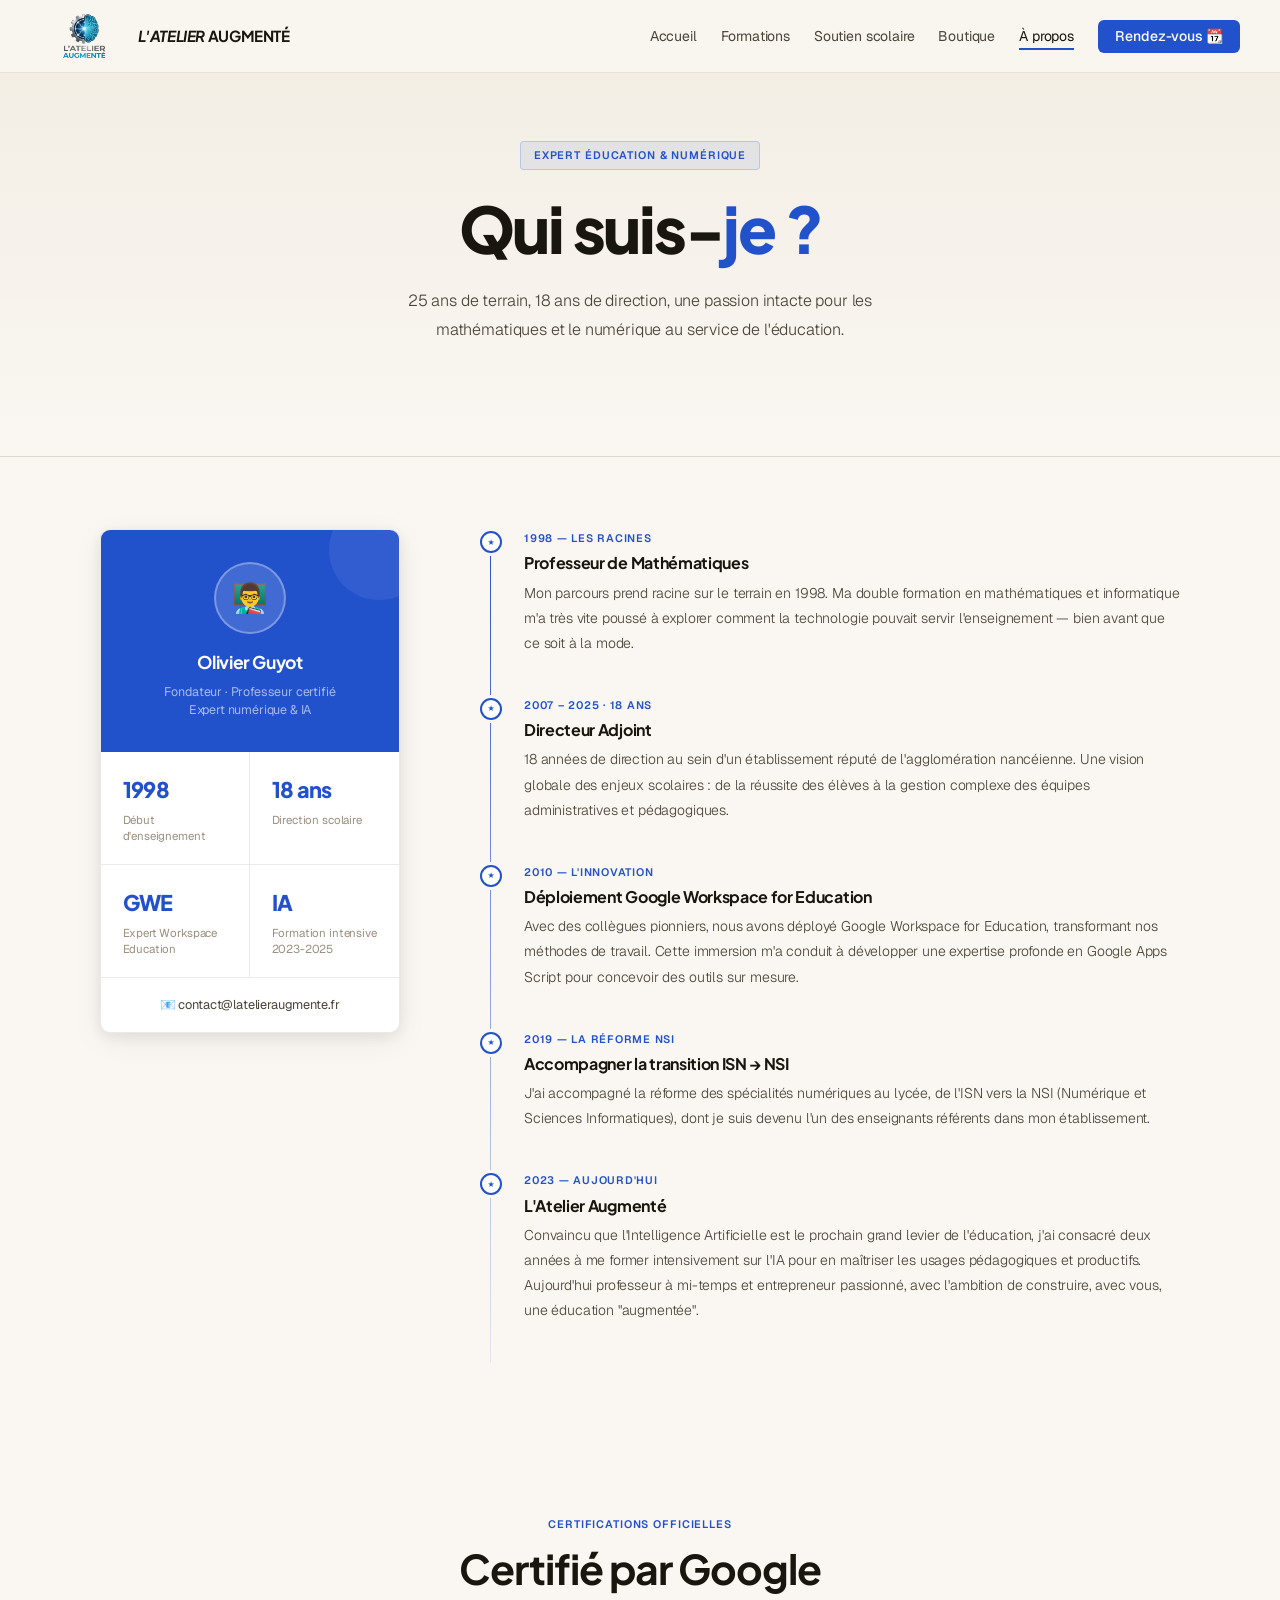
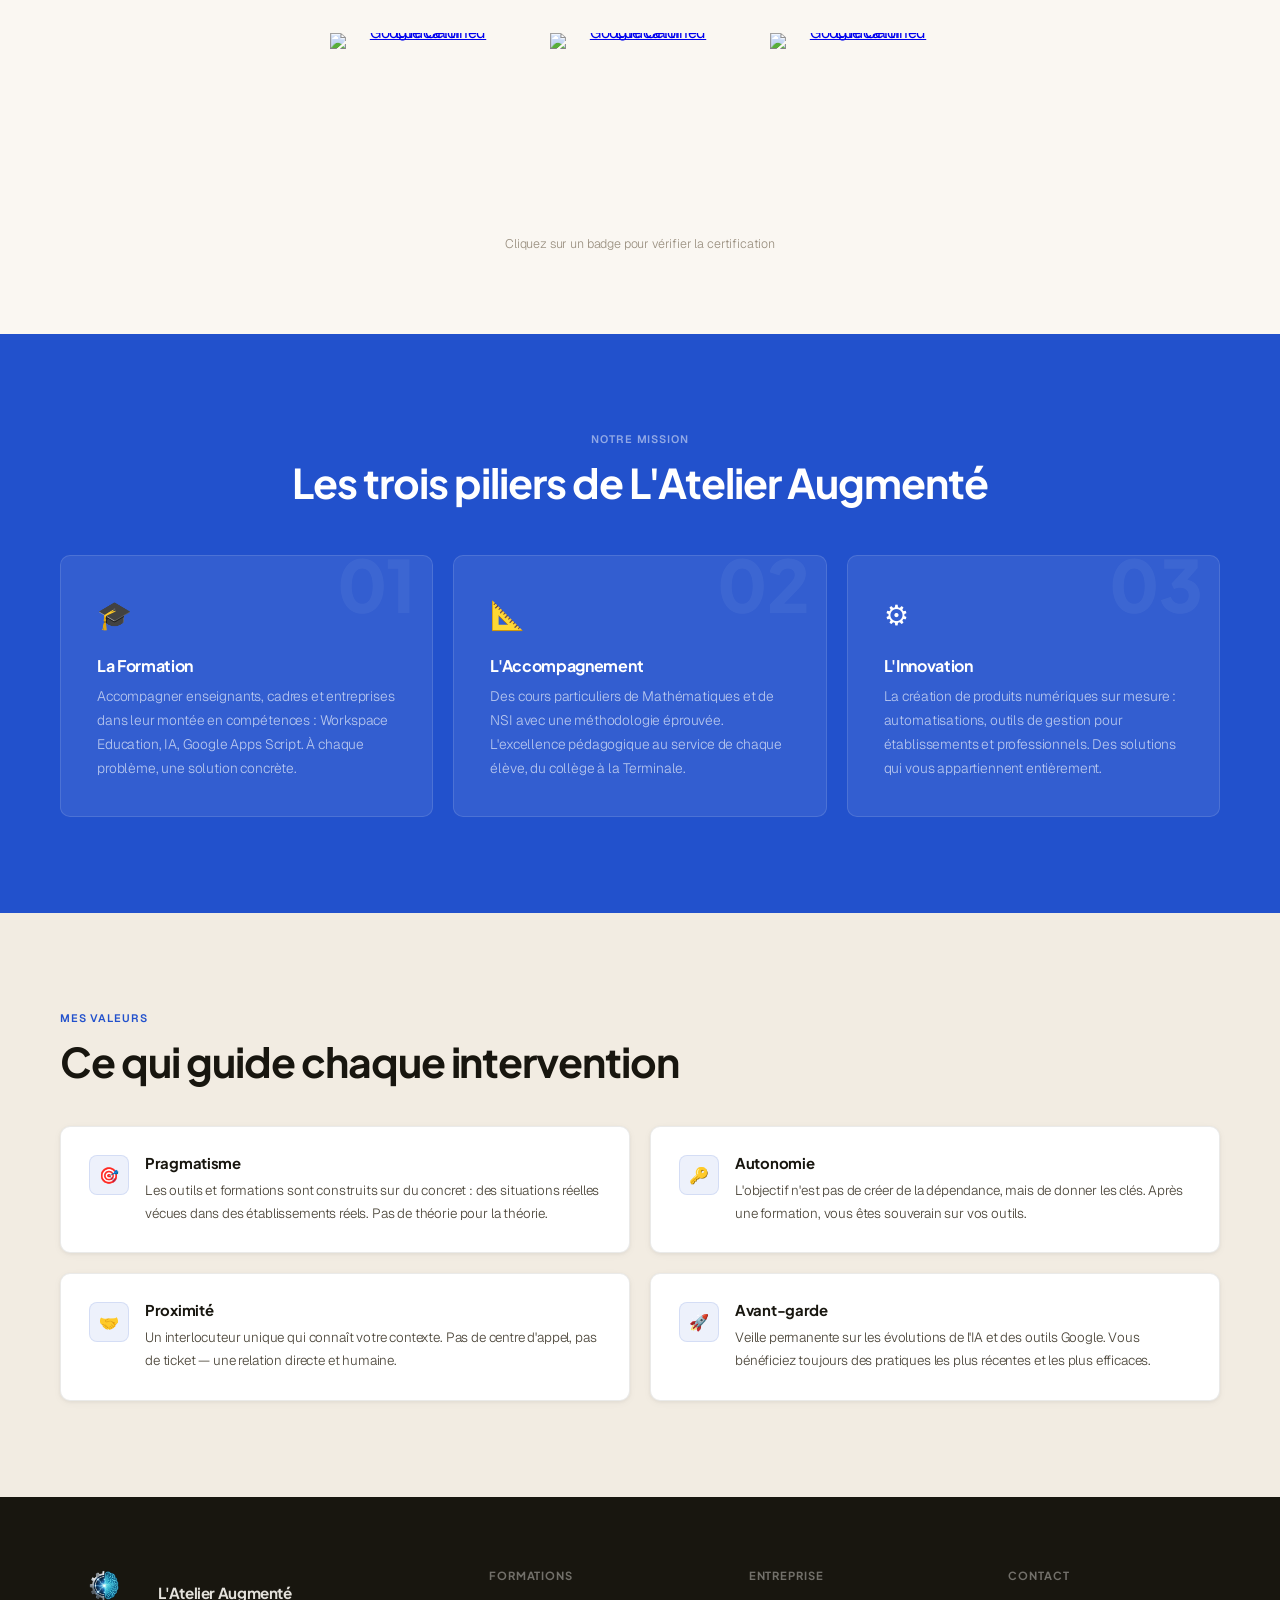
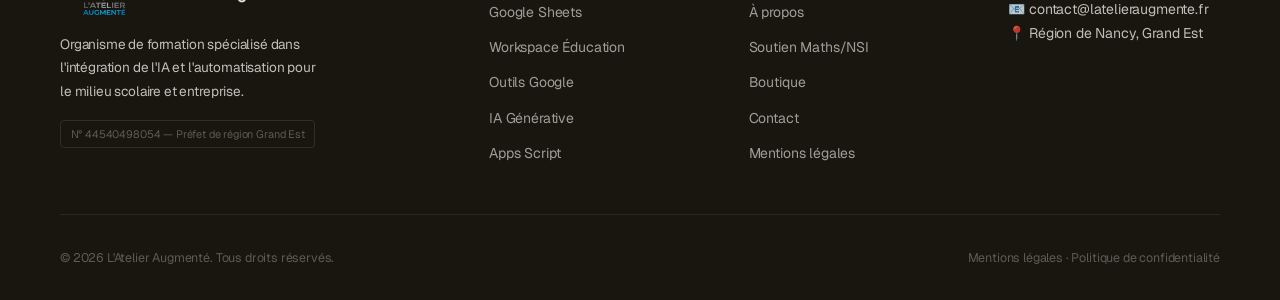
==== apropos.html @ 25781c15 "Add files via upload" ====
<!DOCTYPE html>
<html lang="fr">
<head>
  <meta charset="UTF-8"><meta name="viewport" content="width=device-width, initial-scale=1.0">
  <title>À propos — L'Atelier Augmenté</title>
  <link rel="preconnect" href="https://fonts.googleapis.com">
  <link rel="preconnect" href="https://fonts.gstatic.com" crossorigin>
  <link href="https://fonts.googleapis.com/css2?family=Plus+Jakarta+Sans:wght@400;500;600;700;800&family=Geist:wght@300;400;500&display=swap" rel="stylesheet">
  <link rel="stylesheet" href="shared.css">
  <style>
    .bio { max-width: 1160px; margin: 0 auto; padding: 4.5rem 2.5rem; display: grid; grid-template-columns: 300px 1fr; gap: 5rem; align-items: start; }
    .bio-card { position: sticky; top: 100px; background: var(--bg-card); border: 1px solid var(--border); border-radius: 10px; overflow: hidden; box-shadow: var(--sh-md); }
    .bio-top { background: var(--blue); padding: 2rem; text-align: center; position: relative; overflow: hidden; }
    .bio-top::after { content: ''; position: absolute; top: -30px; right: -30px; width: 100px; height: 100px; border-radius: 50%; background: rgba(255,255,255,0.07); }
    .bio-avatar { width: 72px; height: 72px; border-radius: 50%; background: rgba(255,255,255,0.15); border: 2px solid rgba(255,255,255,0.3); display: flex; align-items: center; justify-content: center; font-size: 1.8rem; margin: 0 auto 0.85rem; }
    .bio-name { font-family: 'Plus Jakarta Sans', sans-serif; font-size: 1.1rem; font-weight: 700; color: #fff; letter-spacing: -0.02em; }
    .bio-role { font-size: 0.78rem; color: rgba(255,255,255,0.6); margin-top: 0.3rem; line-height: 1.5; }
    .bio-sgrid { display: grid; grid-template-columns: 1fr 1fr; }
    .bio-s { padding: 1.25rem 1.35rem; border-right: 1px solid var(--border); border-bottom: 1px solid var(--border); }
    .bio-s:nth-child(even) { border-right: none; }
    .bio-s:nth-child(3), .bio-s:nth-child(4) { border-bottom: none; }
    .bio-s-n { font-family: 'Plus Jakarta Sans', sans-serif; font-size: 1.35rem; font-weight: 800; color: var(--blue); letter-spacing: -0.03em; }
    .bio-s-l { font-size: 0.72rem; color: var(--ink-light); margin-top: 0.2rem; line-height: 1.4; }
    .bio-contact { padding: 1rem 1.35rem; border-top: 1px solid var(--border); font-size: 0.8rem; color: var(--ink-mid); text-align: center; }


    /* Timeline */
    .tl { position: relative; }
    .tl::before { content: ''; position: absolute; top: 0; bottom: 0; left: 10px; width: 1px; background: linear-gradient(180deg, var(--blue) 0%, rgba(34,81,204,0.1) 100%); }
    .tl-item { position: relative; padding-left: 2.75rem; margin-bottom: 2.5rem; }
    .tl-dot { position: absolute; left: 0; top: 2px; width: 22px; height: 22px; border-radius: 50%; background: var(--bg-card); border: 2px solid var(--blue); display: flex; align-items: center; justify-content: center; font-size: 0.5rem; color: var(--blue); box-shadow: 0 0 0 3px var(--bg); }
    .tl-year { font-size: 0.68rem; font-weight: 600; letter-spacing: 0.07em; color: var(--blue); margin-bottom: 0.35rem; display: block; font-family: 'Geist', system-ui, sans-serif; text-transform: uppercase; }
    .tl-item h3 { font-size: 1rem; font-weight: 700; margin-bottom: 0.5rem; color: var(--ink); }
    .tl-item p { font-size: 0.875rem; color: var(--ink-mid); font-weight: 300; line-height: 1.8; }

    /* Piliers */
    .pillars { background: var(--blue); padding: 6rem 2.5rem; }
    .pillars-inner { max-width: 1160px; margin: 0 auto; }
    .pillars h2 { color: #fff; text-align: center; margin-bottom: 3rem; }
    .pgrid { display: grid; grid-template-columns: repeat(3,1fr); gap: 1.25rem; }
    .pcrd2 { background: rgba(255,255,255,0.08); border: 1px solid rgba(255,255,255,0.12); border-radius: 10px; padding: 2.25rem; color: #fff; position: relative; overflow: hidden; transition: background 0.2s, transform 0.2s; }
    .pcrd2:hover { background: rgba(255,255,255,0.13); transform: translateY(-3px); }
    .pcrd2-n { font-family: 'Plus Jakarta Sans', sans-serif; font-size: 4.5rem; font-weight: 800; position: absolute; top: -0.5rem; right: 1rem; color: rgba(255,255,255,0.05); line-height: 1; pointer-events: none; }
    .pcrd2 .ico { font-size: 1.75rem; margin-bottom: 1rem; display: block; }
    .pcrd2 h3 { font-size: 1rem; font-weight: 700; margin-bottom: 0.55rem; }
    .pcrd2 p { font-size: 0.86rem; color: rgba(255,255,255,0.65); font-weight: 300; line-height: 1.75; }

    /* Valeurs */
    .values { padding: 6rem 2.5rem; background: var(--bg-alt); }
    .values-inner { max-width: 1160px; margin: 0 auto; }
    .vgrid { display: grid; grid-template-columns: repeat(2,1fr); gap: 1.25rem; margin-top: 2.5rem; }
    .vcrd { display: flex; gap: 1rem; align-items: flex-start; background: var(--bg-card); border: 1px solid var(--border); border-radius: 10px; padding: 1.75rem; box-shadow: var(--sh-sm); transition: box-shadow 0.22s, transform 0.22s; }
    .vcrd:hover { box-shadow: var(--sh-md); transform: translateY(-2px); }
    .vcrd-ico { width: 40px; height: 40px; border-radius: 8px; background: var(--blue-dim); border: 1px solid rgba(34,81,204,0.12); display: flex; align-items: center; justify-content: center; font-size: 1rem; flex-shrink: 0; }
    .vcrd h4 { font-size: 0.93rem; font-weight: 700; margin-bottom: 0.35rem; }
    .vcrd p { font-size: 0.84rem; color: var(--ink-mid); font-weight: 300; line-height: 1.7; }

    /* ── Certifications ── */
    .certs { padding: 5rem 2.5rem; background: var(--bg); }
    .certs-inner { max-width: 1160px; margin: 0 auto; text-align: center; }
    .certs-grid {
      display: flex; justify-content: center; align-items: center;
      gap: 2.5rem; flex-wrap: wrap; margin-bottom: 1.25rem;
    }
    .cert-item {
      display: inline-block; line-height: 0;
      transition: transform 0.25s ease, box-shadow 0.25s ease;
      border-radius: 12px;
    }
    .cert-item:hover { transform: translateY(-4px) scale(1.04); }
    .cert-item img {
      width: 180px; height: 180px;
      object-fit: contain; display: block;
      /* Pas de filtre, pas de resize — laisser le navigateur afficher en net */
    }
    .certs-note { font-size: 0.78rem; color: var(--ink-light); font-weight: 300; }

    @media (max-width: 900px) { .bio { grid-template-columns: 1fr; padding: 3rem 1.25rem; } .bio-card { position: static; } .pgrid { grid-template-columns: 1fr; } .vgrid { grid-template-columns: 1fr; } .pillars, .values { padding: 4.5rem 1.25rem; } }
  </style>
</head>
<body>
<div id="site-header"></div>
<section class="page-hero">
  <span class="page-tag reveal">Expert éducation &amp; numérique</span>
  <h1 class="reveal d1">Qui suis-<span style="color:var(--blue)">je ?</span></h1>
  <p class="lead reveal d2">25 ans de terrain, 18 ans de direction, une passion intacte pour les mathématiques et le numérique au service de l'éducation.</p>
</section>
<div class="bio">
  <div class="bio-card reveal">
    <div class="bio-top">
      <div class="bio-avatar">👨‍🏫</div>
      <div class="bio-name">Olivier Guyot</div>
      <div class="bio-role">Fondateur · Professeur certifié<br>Expert numérique &amp; IA</div>
    </div>
    <div class="bio-sgrid">
      <div class="bio-s"><div class="bio-s-n">1998</div><div class="bio-s-l">Début d'enseignement</div></div>
      <div class="bio-s"><div class="bio-s-n">18 ans</div><div class="bio-s-l">Direction scolaire</div></div>
      <div class="bio-s"><div class="bio-s-n">GWE</div><div class="bio-s-l">Expert Workspace Education</div></div>
      <div class="bio-s"><div class="bio-s-n">IA</div><div class="bio-s-l">Formation intensive 2023-2025</div></div>
    </div>
    <div class="bio-contact">📧 contact@latelieraugmente.fr</div>
  </div>
  <div class="tl">
    <div class="tl-item reveal"><div class="tl-dot">★</div><span class="tl-year">1998 — Les racines</span><h3>Professeur de Mathématiques</h3><p>Mon parcours prend racine sur le terrain en 1998. Ma double formation en mathématiques et informatique m'a très vite poussé à explorer comment la technologie pouvait servir l'enseignement — bien avant que ce soit à la mode.</p></div>
    <div class="tl-item reveal d1"><div class="tl-dot">★</div><span class="tl-year">2007 – 2025 · 18 ans</span><h3>Directeur Adjoint</h3><p>18 années de direction au sein d'un établissement réputé de l'agglomération nancéienne. Une vision globale des enjeux scolaires : de la réussite des élèves à la gestion complexe des équipes administratives et pédagogiques.</p></div>
    <div class="tl-item reveal d2"><div class="tl-dot">★</div><span class="tl-year">2010 — L'innovation</span><h3>Déploiement Google Workspace for Education</h3><p>Avec des collègues pionniers, nous avons déployé Google Workspace for Education, transformant nos méthodes de travail. Cette immersion m'a conduit à développer une expertise profonde en Google Apps Script pour concevoir des outils sur mesure.</p></div>
    <div class="tl-item reveal d1"><div class="tl-dot">★</div><span class="tl-year">2019 — La réforme NSI</span><h3>Accompagner la transition ISN → NSI</h3><p>J'ai accompagné la réforme des spécialités numériques au lycée, de l'ISN vers la NSI (Numérique et Sciences Informatiques), dont je suis devenu l'un des enseignants référents dans mon établissement.</p></div>
    <div class="tl-item reveal"><div class="tl-dot">★</div><span class="tl-year">2023 — Aujourd'hui</span><h3>L'Atelier Augmenté</h3><p>Convaincu que l'Intelligence Artificielle est le prochain grand levier de l'éducation, j'ai consacré deux années à me former intensivement sur l'IA pour en maîtriser les usages pédagogiques et productifs. Aujourd'hui professeur à mi-temps et entrepreneur passionné, avec l'ambition de construire, avec vous, une éducation "augmentée".</p></div>
  </div>
</div>

<!-- ══ CERTIFICATIONS ══ -->
<section class="certs">
  <div class="certs-inner">
    <span class="section-tag reveal" style="display:block;text-align:center">Certifications officielles</span>
    <h2 class="section-title reveal d1" style="text-align:center;margin-bottom:2.5rem">Certifié par Google</h2>
    <div class="certs-grid reveal d2">
      <a href="https://credential.net/172645205" target="_blank" rel="noopener" class="cert-item">
        <img src="https://api.accredible.com/v1/frontend/credential_website_embed_image/badge/172645205"
             alt="Google Certified Educator" width="200" height="200" loading="lazy">
      </a>
      <a href="https://credential.net/175019638" target="_blank" rel="noopener" class="cert-item">
        <img src="https://api.accredible.com/v1/frontend/credential_website_embed_image/badge/175019638"
             alt="Google Certified Educator" width="200" height="200" loading="lazy">
      </a>
      <a href="https://credential.net/ed42081e-3ec7-472d-b969-fb2834ad3cf5#acc.nKZ2Q1D3" target="_blank" rel="noopener" class="cert-item">
        <img src="https://api.accredible.com/v1/frontend/credential_website_embed_image/badge/175081050"
             alt="Google Certified Educator" width="200" height="200" loading="lazy">
      </a>
    </div>
    <p class="certs-note reveal d3">Cliquez sur un badge pour vérifier la certification</p>
  </div>
</section>

<section class="pillars">
  <div class="pillars-inner">
    <span class="section-tag reveal" style="color:rgba(255,255,255,0.5);display:block;text-align:center">Notre mission</span>
    <h2 class="section-title reveal d1" style="color:#fff;text-align:center;margin-bottom:3rem">Les trois piliers de L'Atelier Augmenté</h2>
    <div class="pgrid">
      <div class="pcrd2 reveal"><span class="pcrd2-n">01</span><span class="ico">🎓</span><h3>La Formation</h3><p>Accompagner enseignants, cadres et entreprises dans leur montée en compétences : Workspace Education, IA, Google Apps Script. À chaque problème, une solution concrète.</p></div>
      <div class="pcrd2 reveal d1"><span class="pcrd2-n">02</span><span class="ico">📐</span><h3>L'Accompagnement</h3><p>Des cours particuliers de Mathématiques et de NSI avec une méthodologie éprouvée. L'excellence pédagogique au service de chaque élève, du collège à la Terminale.</p></div>
      <div class="pcrd2 reveal d2"><span class="pcrd2-n">03</span><span class="ico">⚙️</span><h3>L'Innovation</h3><p>La création de produits numériques sur mesure : automatisations, outils de gestion pour établissements et professionnels. Des solutions qui vous appartiennent entièrement.</p></div>
    </div>
  </div>
</section>
<section class="values">
  <div class="values-inner">
    <span class="section-tag reveal">Mes valeurs</span>
    <h2 class="section-title reveal d1">Ce qui guide chaque intervention</h2>
    <div class="vgrid">
      <div class="vcrd reveal"><div class="vcrd-ico">🎯</div><div><h4>Pragmatisme</h4><p>Les outils et formations sont construits sur du concret : des situations réelles vécues dans des établissements réels. Pas de théorie pour la théorie.</p></div></div>
      <div class="vcrd reveal d1"><div class="vcrd-ico">🔑</div><div><h4>Autonomie</h4><p>L'objectif n'est pas de créer de la dépendance, mais de donner les clés. Après une formation, vous êtes souverain sur vos outils.</p></div></div>
      <div class="vcrd reveal d2"><div class="vcrd-ico">🤝</div><div><h4>Proximité</h4><p>Un interlocuteur unique qui connaît votre contexte. Pas de centre d'appel, pas de ticket — une relation directe et humaine.</p></div></div>
      <div class="vcrd reveal d3"><div class="vcrd-ico">🚀</div><div><h4>Avant-garde</h4><p>Veille permanente sur les évolutions de l'IA et des outils Google. Vous bénéficiez toujours des pratiques les plus récentes et les plus efficaces.</p></div></div>
    </div>
  </div>
</section>
<div id="site-footer"></div>
<script src="shared.js"></script>
</body></html>
---- shared.css ----
/* ===== L'Atelier Augmenté — shared.css ===== */
@import url('https://fonts.googleapis.com/css2?family=Plus+Jakarta+Sans:wght@400;500;600;700;800&family=Geist:wght@300;400;500&display=swap');

:root {
  --bg:         #faf7f2;
  --bg-alt:     #f2ece2;
  --bg-card:    #ffffff;
  --ink:        #18160f;
  --ink-mid:    #4a4438;
  --ink-light:  #9a9080;
  --blue:       #2251cc;
  --blue-dark:  #1a3fa3;
  --blue-dim:   rgba(34,81,204,0.08);
  --blue-dim2:  rgba(34,81,204,0.05);
  --terra:      #bf5a2b;
  --terra-dim:  rgba(191,90,43,0.08);
  --sage:       #3d8c6e;
  --sage-dim:   rgba(61,140,110,0.08);
  --border:     rgba(24,22,15,0.09);
  --border-md:  rgba(24,22,15,0.15);
  --sh-sm:  0 1px 4px rgba(24,22,15,0.06), 0 2px 8px rgba(24,22,15,0.04);
  --sh-md:  0 4px 16px rgba(24,22,15,0.08), 0 8px 32px rgba(24,22,15,0.06);
  --sh-lg:  0 12px 40px rgba(24,22,15,0.10), 0 24px 64px rgba(24,22,15,0.07);
  --sh-blue: 0 4px 20px rgba(34,81,204,0.25);
}

*, *::before, *::after { box-sizing: border-box; margin: 0; padding: 0; }
html { scroll-behavior: smooth; }

body {
  background: var(--bg);
  color: var(--ink);
  font-family: 'Geist', system-ui, sans-serif;
  font-weight: 400;
  line-height: 1.7;
  overflow-x: hidden;
  letter-spacing: -0.01em;
  /* PAS de cursor:none — le curseur natif reste intact */
}

h1, h2, h3, h4, h5 {
  font-family: 'Plus Jakarta Sans', sans-serif;
  letter-spacing: -0.02em;
  line-height: 1.2;
}

/* ===== NAV ===== */
nav {
  position: fixed; top: 0; left: 0; right: 0; z-index: 1000;
  display: flex; align-items: center; justify-content: space-between;
  padding: 0.75rem 2.5rem;
  background: rgba(250,247,242,0.88);
  backdrop-filter: blur(16px);
  -webkit-backdrop-filter: blur(16px);
  border-bottom: 1px solid var(--border);
  transition: background 0.3s, box-shadow 0.3s;
}
nav.scrolled {
  background: rgba(250,247,242,0.98);
  box-shadow: var(--sh-sm);
}
.nav-logo {
  display: flex; align-items: center; gap: 0.65rem;
  text-decoration: none; flex-shrink: 0;
}
.nav-logo img { height: 48px; width: auto; display: block; }
.nav-logo span {
  font-family: 'Plus Jakarta Sans', sans-serif;
  font-size: 0.95rem; font-weight: 700;
  color: var(--ink); letter-spacing: -0.025em;
}
.nav-links { display: flex; gap: 1.5rem; list-style: none; align-items: center; }
.nav-links a {
  color: var(--ink-mid); text-decoration: none;
  font-size: 0.875rem; font-weight: 400;
  position: relative; transition: color 0.2s;
  padding: 0.2rem 0;
}
.nav-links a::after {
  content: ''; position: absolute; bottom: -1px; left: 0; right: 0;
  height: 1.5px; background: var(--blue);
  transform: scaleX(0); transform-origin: left;
  transition: transform 0.25s ease;
}
.nav-links a:hover, .nav-links a.active { color: var(--ink); }
.nav-links a:hover::after, .nav-links a.active::after { transform: scaleX(1); }
.nav-cta {
  background: var(--blue) !important; color: #fff !important;
  padding: 0.45rem 1.1rem !important; border-radius: 6px !important;
  font-weight: 500 !important;
}
.nav-cta::after { display: none !important; }
.nav-cta:hover { background: var(--blue-dark) !important; color: #fff !important; box-shadow: var(--sh-blue) !important; }

.nav-burger {
  display: none; flex-direction: column; gap: 5px;
  background: none; border: none; cursor: pointer; padding: 4px; z-index: 1001;
}
.nav-burger span { display: block; width: 22px; height: 1.5px; background: var(--ink); transition: all 0.3s; }

@media (max-width: 860px) {
  nav { padding: 0.9rem 1.5rem; }
  .nav-links {
    display: none; position: fixed; inset: 0;
    background: rgba(250,247,242,0.98);
    backdrop-filter: blur(20px);
    flex-direction: column; align-items: center; justify-content: center;
    gap: 0.5rem; z-index: 999;
  }
  .nav-links.open { display: flex; }
  .nav-links li { width: 100%; text-align: center; }
  .nav-links a { font-size: 1.4rem; font-weight: 600; padding: 0.75rem 1rem; display: block; }
  .nav-cta { display: inline-block !important; margin-top: 1rem; }
  .nav-burger { display: flex; }
}

/* ===== BOUTONS ===== */
.btn {
  display: inline-flex; align-items: center; gap: 0.4rem;
  padding: 0.7rem 1.5rem; border-radius: 6px;
  font-size: 0.875rem; font-weight: 500;
  font-family: 'Geist', system-ui, sans-serif;
  text-decoration: none; border: none; cursor: pointer;
  transition: all 0.2s ease; letter-spacing: -0.01em;
  white-space: nowrap;
}
.btn-primary { background: var(--blue); color: #fff; }
.btn-primary:hover { background: var(--blue-dark); box-shadow: var(--sh-blue); transform: translateY(-1px); }
.btn-outline { background: transparent; color: var(--ink); border: 1px solid var(--border-md); }
.btn-outline:hover { border-color: var(--blue); color: var(--blue); transform: translateY(-1px); }
.btn-accent { background: var(--terra); color: #fff; }
.btn-accent:hover { opacity: 0.88; transform: translateY(-1px); }

/* ===== FOOTER ===== */
footer {
  background: var(--ink); color: rgba(250,247,242,0.75);
  padding: 4.5rem 2.5rem 2rem;
}
.footer-inner {
  max-width: 1160px; margin: 0 auto;
  display: grid; grid-template-columns: 1.8fr 1fr 1fr 1fr;
  gap: 3rem; padding-bottom: 3rem;
  border-bottom: 1px solid rgba(250,247,242,0.08);
}
.footer-brand .nav-logo { margin-bottom: 1rem; }
.footer-brand .nav-logo span { color: rgba(250,247,242,0.9); }
.footer-brand p { font-size: 0.85rem; line-height: 1.75; max-width: 260px; }
.footer-brand small {
  display: block; margin-top: 1rem;
  font-size: 0.68rem; color: rgba(250,247,242,0.3);
  border: 1px solid rgba(250,247,242,0.1); border-radius: 4px;
  padding: 0.25rem 0.6rem; width: fit-content;
}
.footer-col h4 {
  font-family: 'Plus Jakarta Sans', sans-serif;
  font-size: 0.7rem; font-weight: 700;
  letter-spacing: 0.08em; text-transform: uppercase;
  color: rgba(250,247,242,0.4); margin-bottom: 1rem;
}
.footer-col ul { list-style: none; display: flex; flex-direction: column; gap: 0.5rem; }
.footer-col ul a { color: rgba(250,247,242,0.6); text-decoration: none; font-size: 0.875rem; transition: color 0.2s; }
.footer-col ul a:hover { color: rgba(250,247,242,0.95); }
.footer-col p { font-size: 0.875rem; line-height: 1.7; }
.footer-bottom {
  max-width: 1160px; margin: 2rem auto 0;
  display: flex; justify-content: space-between; align-items: center;
  font-size: 0.78rem; color: rgba(250,247,242,0.3);
}
.footer-bottom a { color: rgba(250,247,242,0.3); text-decoration: none; transition: color 0.2s; }
.footer-bottom a:hover { color: rgba(250,247,242,0.7); }
@media (max-width: 860px) {
  .footer-inner { grid-template-columns: 1fr 1fr; gap: 2rem; }
  footer { padding: 3rem 1.5rem 1.5rem; }
  .footer-bottom { flex-direction: column; gap: 0.5rem; text-align: center; }
}
@media (max-width: 500px) {
  .footer-inner { grid-template-columns: 1fr; }
}

/* ===== HERO DE PAGE (sous-pages) ===== */
.page-hero {
  padding: 140px 2.5rem 80px;
  text-align: center;
  background: linear-gradient(180deg, var(--bg-alt) 0%, var(--bg) 100%);
  border-bottom: 1px solid var(--border);
  position: relative; z-index: 1;
}
.page-tag {
  display: inline-block; margin-bottom: 1.25rem;
  font-size: 0.68rem; font-weight: 600; letter-spacing: 0.08em;
  text-transform: uppercase; color: var(--blue);
  padding: 0.28rem 0.8rem; border: 1px solid rgba(34,81,204,0.2);
  border-radius: 4px; background: var(--blue-dim);
  font-family: 'Geist', system-ui, sans-serif;
}
.page-hero h1 {
  font-size: clamp(2.2rem, 5vw, 4rem);
  font-weight: 800; color: var(--ink); margin-bottom: 1.25rem;
  letter-spacing: -0.035em;
}
.page-hero .lead {
  font-size: 1rem; color: var(--ink-mid); font-weight: 300;
  max-width: 540px; margin: 0 auto 2rem; line-height: 1.8;
}

/* ===== UTILITAIRES ===== */
.wrap { max-width: 1160px; margin: 0 auto; padding: 0 2.5rem; }
@media (max-width: 600px) { .wrap { padding: 0 1.25rem; } }

.section-tag {
  font-size: 0.68rem; font-weight: 600; letter-spacing: 0.08em;
  text-transform: uppercase; color: var(--blue);
  display: block; margin-bottom: 0.6rem;
  font-family: 'Geist', system-ui, sans-serif;
}
.section-title {
  font-size: clamp(1.7rem, 3.2vw, 2.6rem);
  font-weight: 700; color: var(--ink); margin-bottom: 1rem;
  letter-spacing: -0.025em;
}
.section-sub {
  font-size: 0.95rem; color: var(--ink-mid);
  font-weight: 300; line-height: 1.8; max-width: 480px;
}

/* Cards génériques */
.card {
  background: var(--bg-card); border: 1px solid var(--border);
  border-radius: 10px; padding: 1.75rem;
  box-shadow: var(--sh-sm);
  transition: box-shadow 0.22s, transform 0.22s, border-color 0.22s;
}
.card:hover { box-shadow: var(--sh-md); transform: translateY(-3px); border-color: rgba(34,81,204,0.16); }

/* Scroll reveal */
.reveal { opacity: 0; transform: translateY(20px); transition: opacity 0.6s ease, transform 0.6s ease; }
.reveal.visible { opacity: 1; transform: translateY(0); }
.d1 { transition-delay: 0.08s; } .d2 { transition-delay: 0.16s; }
.d3 { transition-delay: 0.24s; } .d4 { transition-delay: 0.32s; }

/* Mentions légales */
.mentions-section {
  max-width: 760px; margin: 0 auto;
  padding: 160px 2.5rem 6rem;
}
.mentions-section h1 { font-size: 2rem; margin-bottom: 0.5rem; }
.mentions-section .lead { color: var(--ink-mid); margin-bottom: 3rem; font-size: 0.9rem; }
.mentions-section h2 { font-size: 1.1rem; font-weight: 700; margin: 2.5rem 0 0.75rem; color: var(--ink); }
.mentions-section p, .mentions-section address { font-size: 0.9rem; color: var(--ink-mid); line-height: 1.8; font-style: normal; }
.mentions-section a { color: var(--blue); }
@media (max-width: 600px) { .mentions-section { padding: 140px 1.25rem 4rem; } }
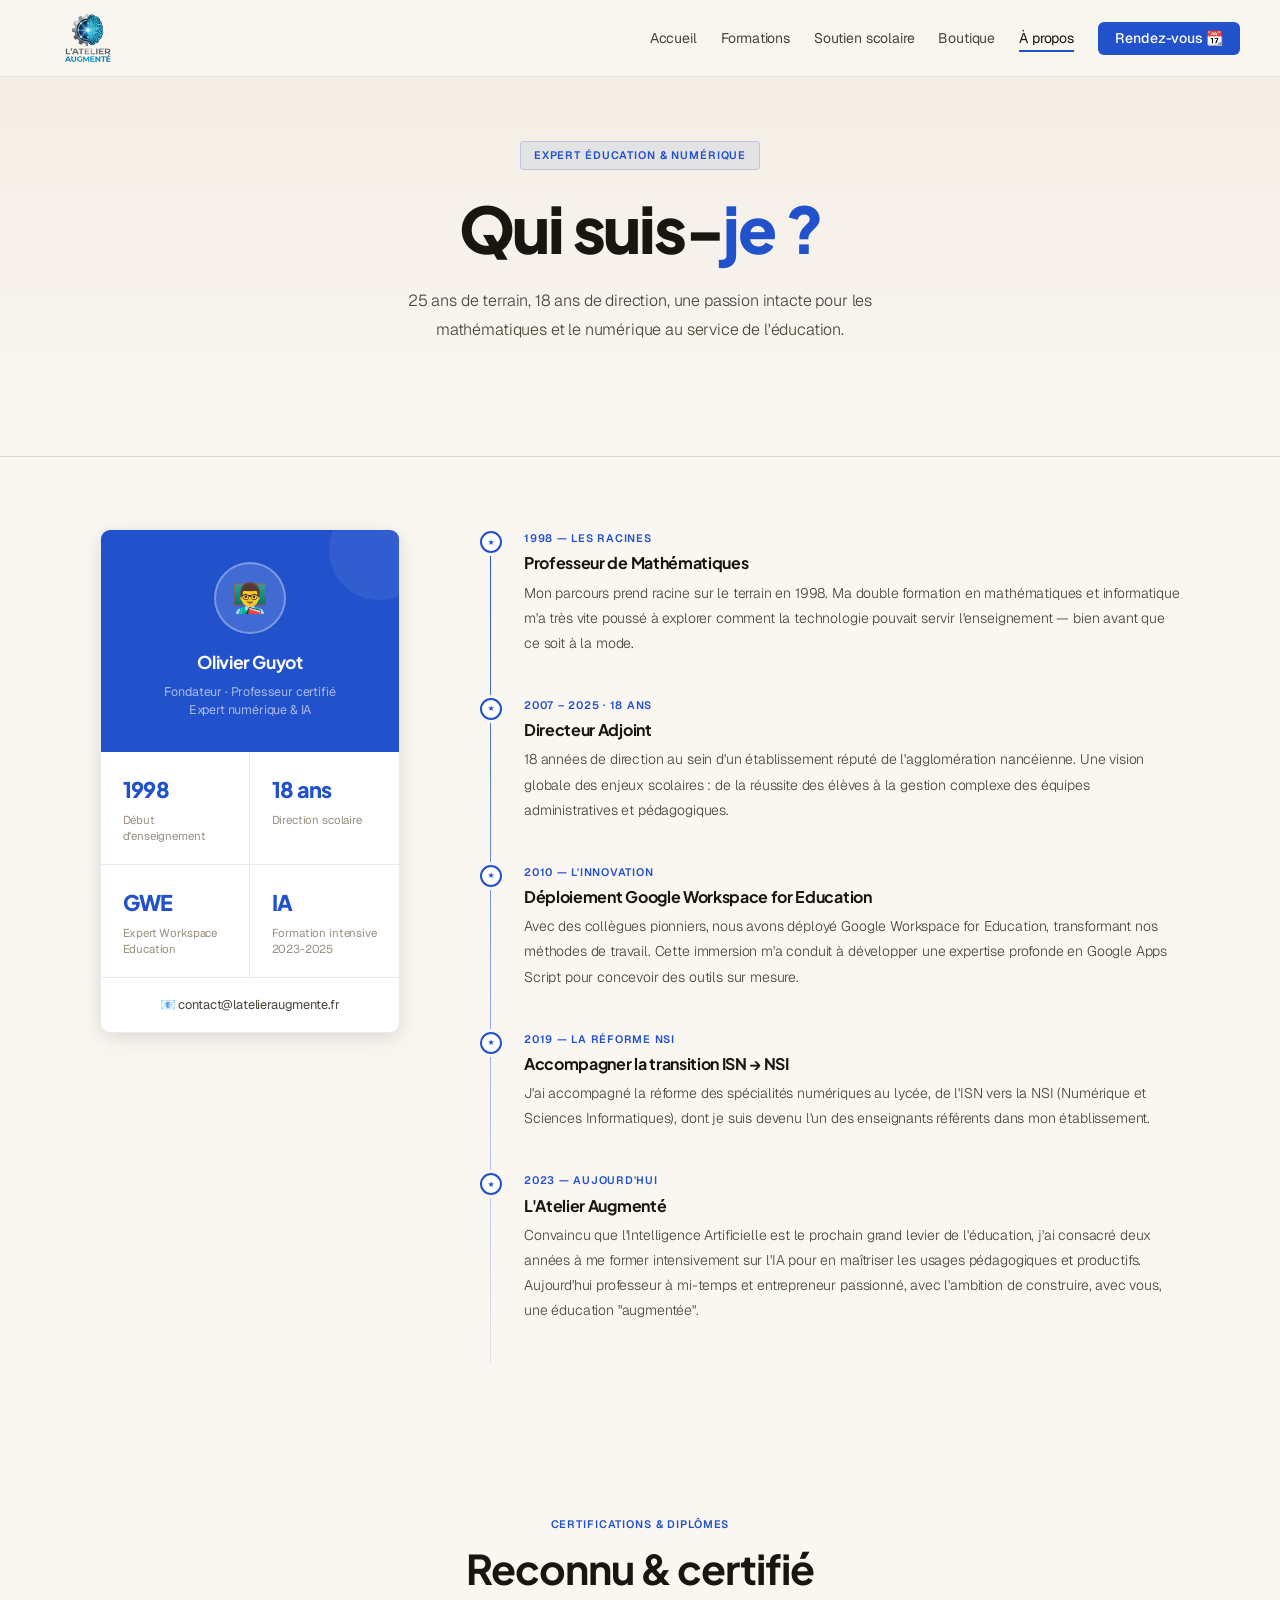
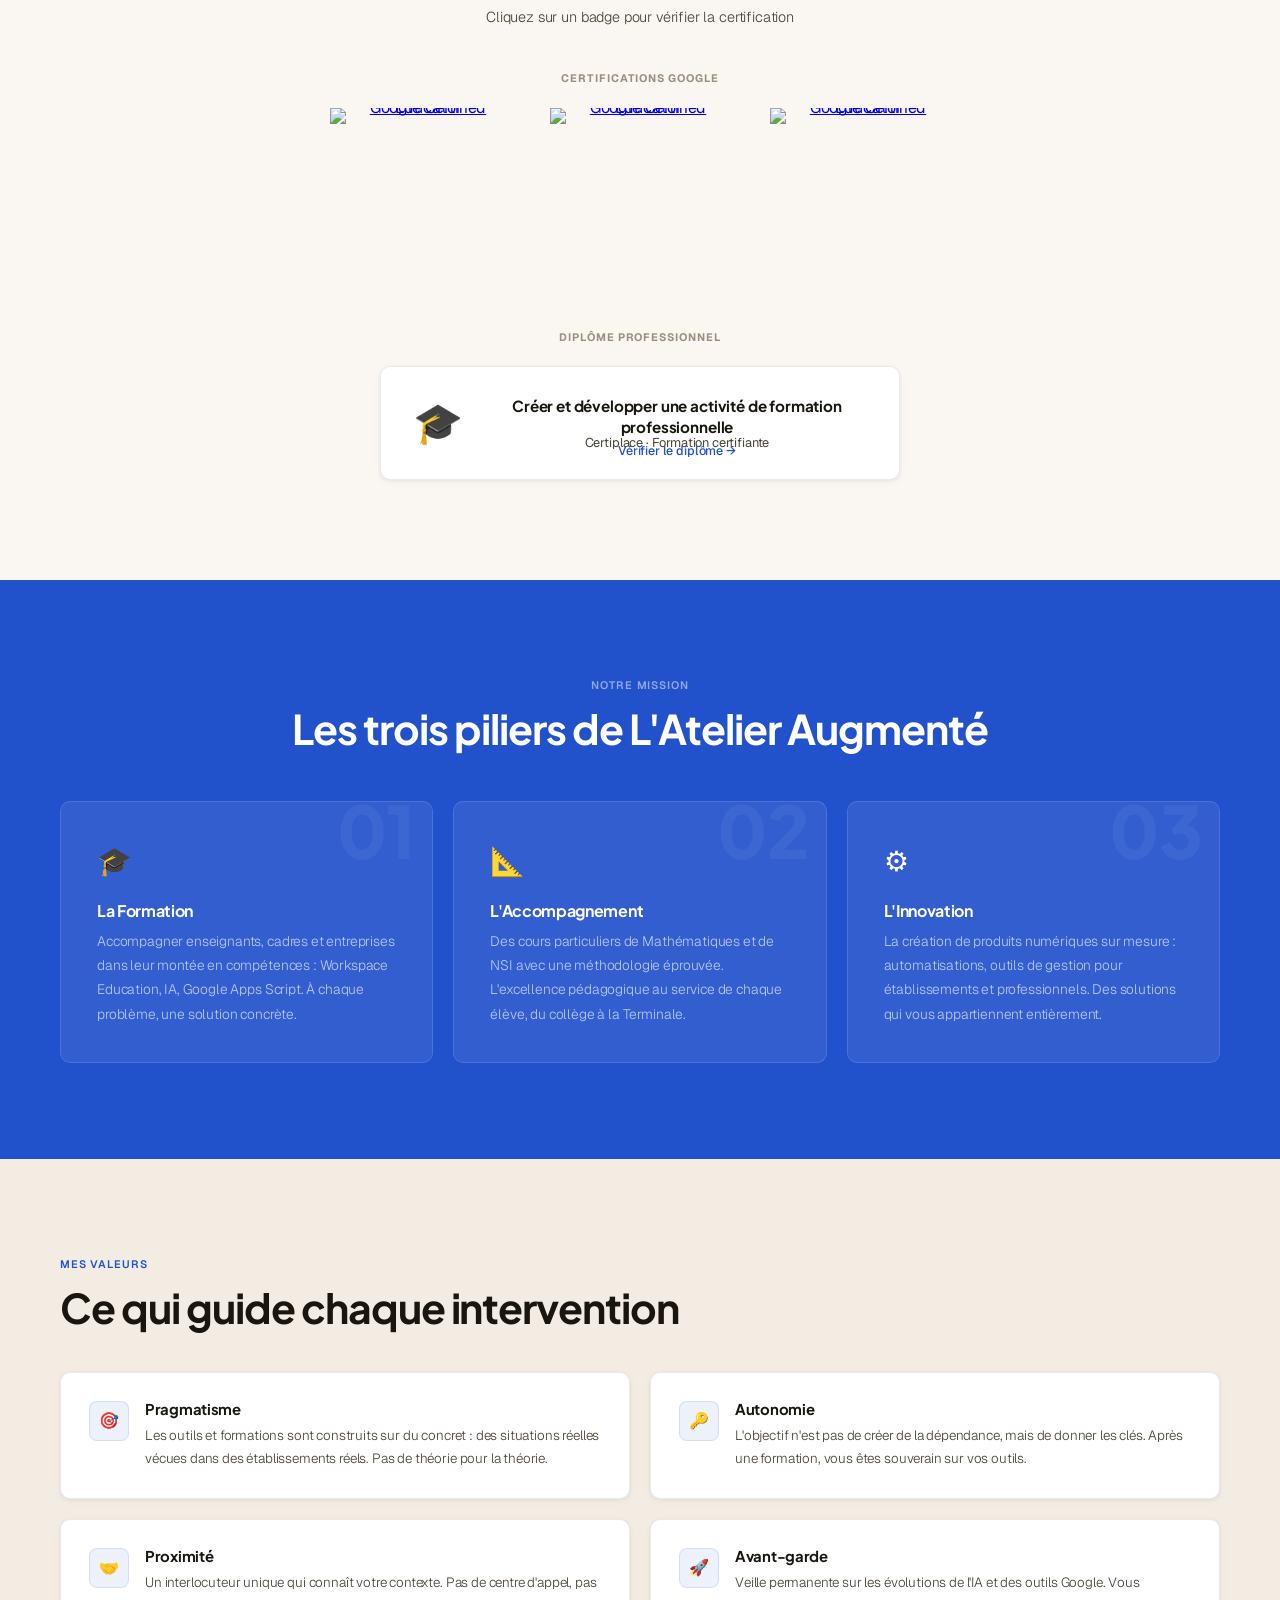
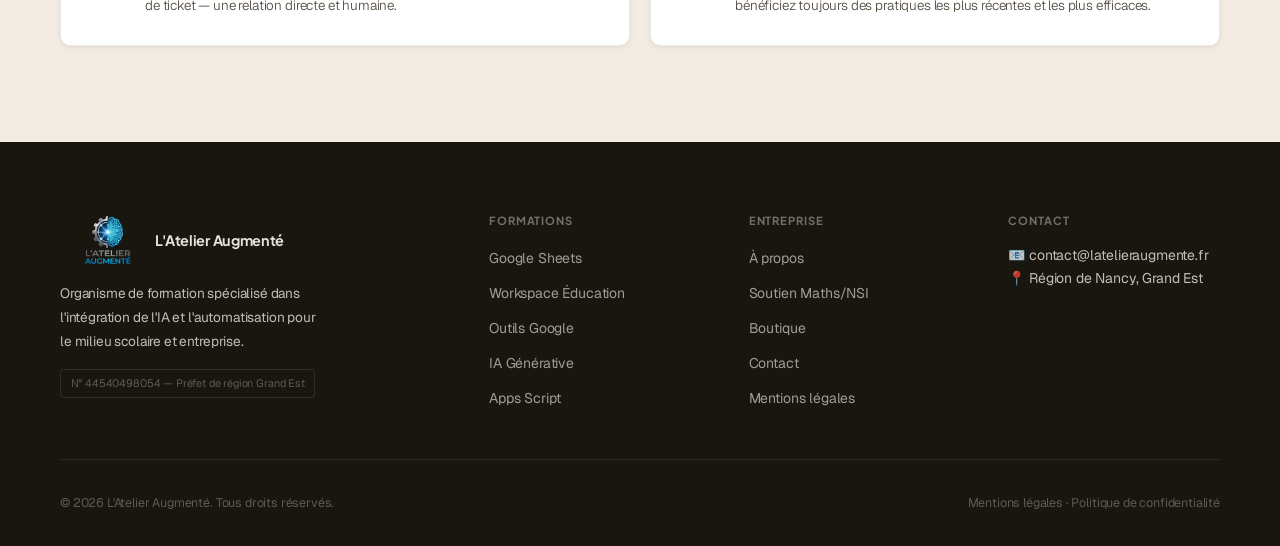
==== commit 0ba2df4d: "Update certification section in apropos.html" ====
--- a/apropos.html
+++ b/apropos.html
@@ -74,6 +74,33 @@
       /* Pas de filtre, pas de resize — laisser le navigateur afficher en net */
     }
     .certs-note { font-size: 0.78rem; color: var(--ink-light); font-weight: 300; }
+    .certs-sub-label {
+      font-size: 0.68rem; font-weight: 700; letter-spacing: 0.09em;
+      text-transform: uppercase; color: var(--ink-light);
+      text-align: center; display: block; margin-bottom: 1.25rem;
+      font-family: 'Geist', system-ui, sans-serif;
+    }
+    .cert-diploma { text-decoration: none; }
+    .diploma-card {
+      display: flex; align-items: center; gap: 1.5rem;
+      background: var(--bg-card); border: 1px solid var(--border);
+      border-radius: 10px; padding: 1.75rem 2rem;
+      box-shadow: var(--sh-sm);
+      transition: box-shadow 0.22s, transform 0.22s, border-color 0.22s;
+      max-width: 520px; margin: 0 auto;
+    }
+    .cert-diploma:hover .diploma-card {
+      box-shadow: var(--sh-md); transform: translateY(-3px);
+      border-color: rgba(34,81,204,0.2);
+    }
+    .diploma-icon { font-size: 2.5rem; flex-shrink: 0; }
+    .diploma-title {
+      font-family: 'Plus Jakarta Sans', sans-serif;
+      font-size: 0.95rem; font-weight: 700;
+      color: var(--ink); margin-bottom: 0.3rem; line-height: 1.4;
+    }
+    .diploma-issuer { font-size: 0.8rem; color: var(--ink-mid); margin-bottom: 0.5rem; }
+    .diploma-link { font-size: 0.78rem; color: var(--blue); font-weight: 500; }
 
     @media (max-width: 900px) { .bio { grid-template-columns: 1fr; padding: 3rem 1.25rem; } .bio-card { position: static; } .pgrid { grid-template-columns: 1fr; } .vgrid { grid-template-columns: 1fr; } .pillars, .values { padding: 4.5rem 1.25rem; } }
   </style>
@@ -112,8 +139,12 @@
 <!-- ══ CERTIFICATIONS ══ -->
 <section class="certs">
   <div class="certs-inner">
-    <span class="section-tag reveal" style="display:block;text-align:center">Certifications officielles</span>
-    <h2 class="section-title reveal d1" style="text-align:center;margin-bottom:2.5rem">Certifié par Google</h2>
+    <span class="section-tag reveal" style="display:block;text-align:center">Certifications &amp; Diplômes</span>
+    <h2 class="section-title reveal d1" style="text-align:center;margin-bottom:0.75rem">Reconnu &amp; certifié</h2>
+    <p style="text-align:center;color:var(--ink-mid);font-size:0.9rem;font-weight:300;margin-bottom:2.5rem;" class="reveal d2">Cliquez sur un badge pour vérifier la certification</p>
+
+    <!-- Badges Google -->
+    <p class="certs-sub-label reveal">Certifications Google</p>
     <div class="certs-grid reveal d2">
       <a href="https://credential.net/172645205" target="_blank" rel="noopener" class="cert-item">
         <img src="https://api.accredible.com/v1/frontend/credential_website_embed_image/badge/172645205"
@@ -128,7 +159,21 @@
              alt="Google Certified Educator" width="200" height="200" loading="lazy">
       </a>
     </div>
-    <p class="certs-note reveal d3">Cliquez sur un badge pour vérifier la certification</p>
+
+    <!-- Diplôme Certiplace -->
+    <p class="certs-sub-label reveal" style="margin-top:2.5rem;">Diplôme professionnel</p>
+    <div class="certs-grid reveal d2">
+      <a href="https://www.certiplace.fr/credentials/fbbfd4b1f8efc5e52ee83f89" target="_blank" rel="noopener" class="cert-item cert-diploma">
+        <div class="diploma-card">
+          <div class="diploma-icon">🎓</div>
+          <div class="diploma-body">
+            <div class="diploma-title">Créer et développer une activité de formation professionnelle</div>
+            <div class="diploma-issuer">Certiplace · Formation certifiante</div>
+            <div class="diploma-link">Vérifier le diplôme →</div>
+          </div>
+        </div>
+      </a>
+    </div>
   </div>
 </section>
 
--- a/shared.css
+++ b/shared.css
@@ -60,14 +60,18 @@
   box-shadow: var(--sh-sm);
 }
 .nav-logo {
-  display: flex; align-items: center; gap: 0.65rem;
+  display: flex; align-items: center;
   text-decoration: none; flex-shrink: 0;
 }
-.nav-logo img { height: 48px; width: auto; display: block; }
+/* Logo complet — image affichée en intégralité */
+.nav-logo img {
+  height: 52px; width: auto; display: block;
+}
+/* Texte footer logo */
 .nav-logo span {
   font-family: 'Plus Jakarta Sans', sans-serif;
-  font-size: 0.95rem; font-weight: 700;
-  color: var(--ink); letter-spacing: -0.025em;
+  font-size: 0.9rem; font-weight: 700;
+  color: rgba(250,247,242,0.85); letter-spacing: -0.02em;
 }
 .nav-links { display: flex; gap: 1.5rem; list-style: none; align-items: center; }
 .nav-links a {
@@ -100,18 +104,43 @@
 
 @media (max-width: 860px) {
   nav { padding: 0.9rem 1.5rem; }
+
+  /* Menu overlay plein écran */
   .nav-links {
-    display: none; position: fixed; inset: 0;
+    display: none;
+    position: fixed; top: 0; left: 0; right: 0; bottom: 0;
     background: rgba(250,247,242,0.98);
-    backdrop-filter: blur(20px);
+    backdrop-filter: blur(24px);
+    -webkit-backdrop-filter: blur(24px);
     flex-direction: column; align-items: center; justify-content: center;
-    gap: 0.5rem; z-index: 999;
+    gap: 0.25rem; z-index: 999;
+    overflow-y: auto;
+    padding: 5rem 2rem 3rem;
   }
   .nav-links.open { display: flex; }
   .nav-links li { width: 100%; text-align: center; }
-  .nav-links a { font-size: 1.4rem; font-weight: 600; padding: 0.75rem 1rem; display: block; }
-  .nav-cta { display: inline-block !important; margin-top: 1rem; }
-  .nav-burger { display: flex; }
+  .nav-links a {
+    font-size: 1.3rem; font-weight: 600;
+    padding: 0.9rem 1rem; display: block;
+    color: var(--ink); border-bottom: 1px solid var(--border);
+  }
+  .nav-links a:hover { color: var(--blue); }
+  .nav-links li:last-child a { border-bottom: none; }
+
+  /* Bouton CTA dans le menu mobile */
+  .nav-cta {
+    display: inline-block !important;
+    margin-top: 1.5rem !important;
+    border-bottom: none !important;
+    font-size: 1rem !important;
+  }
+
+  /* Burger au-dessus du menu */
+  .nav-burger {
+    display: flex;
+    z-index: 1001; /* toujours au-dessus du menu overlay */
+    position: relative;
+  }
 }
 
 /* ===== BOUTONS ===== */
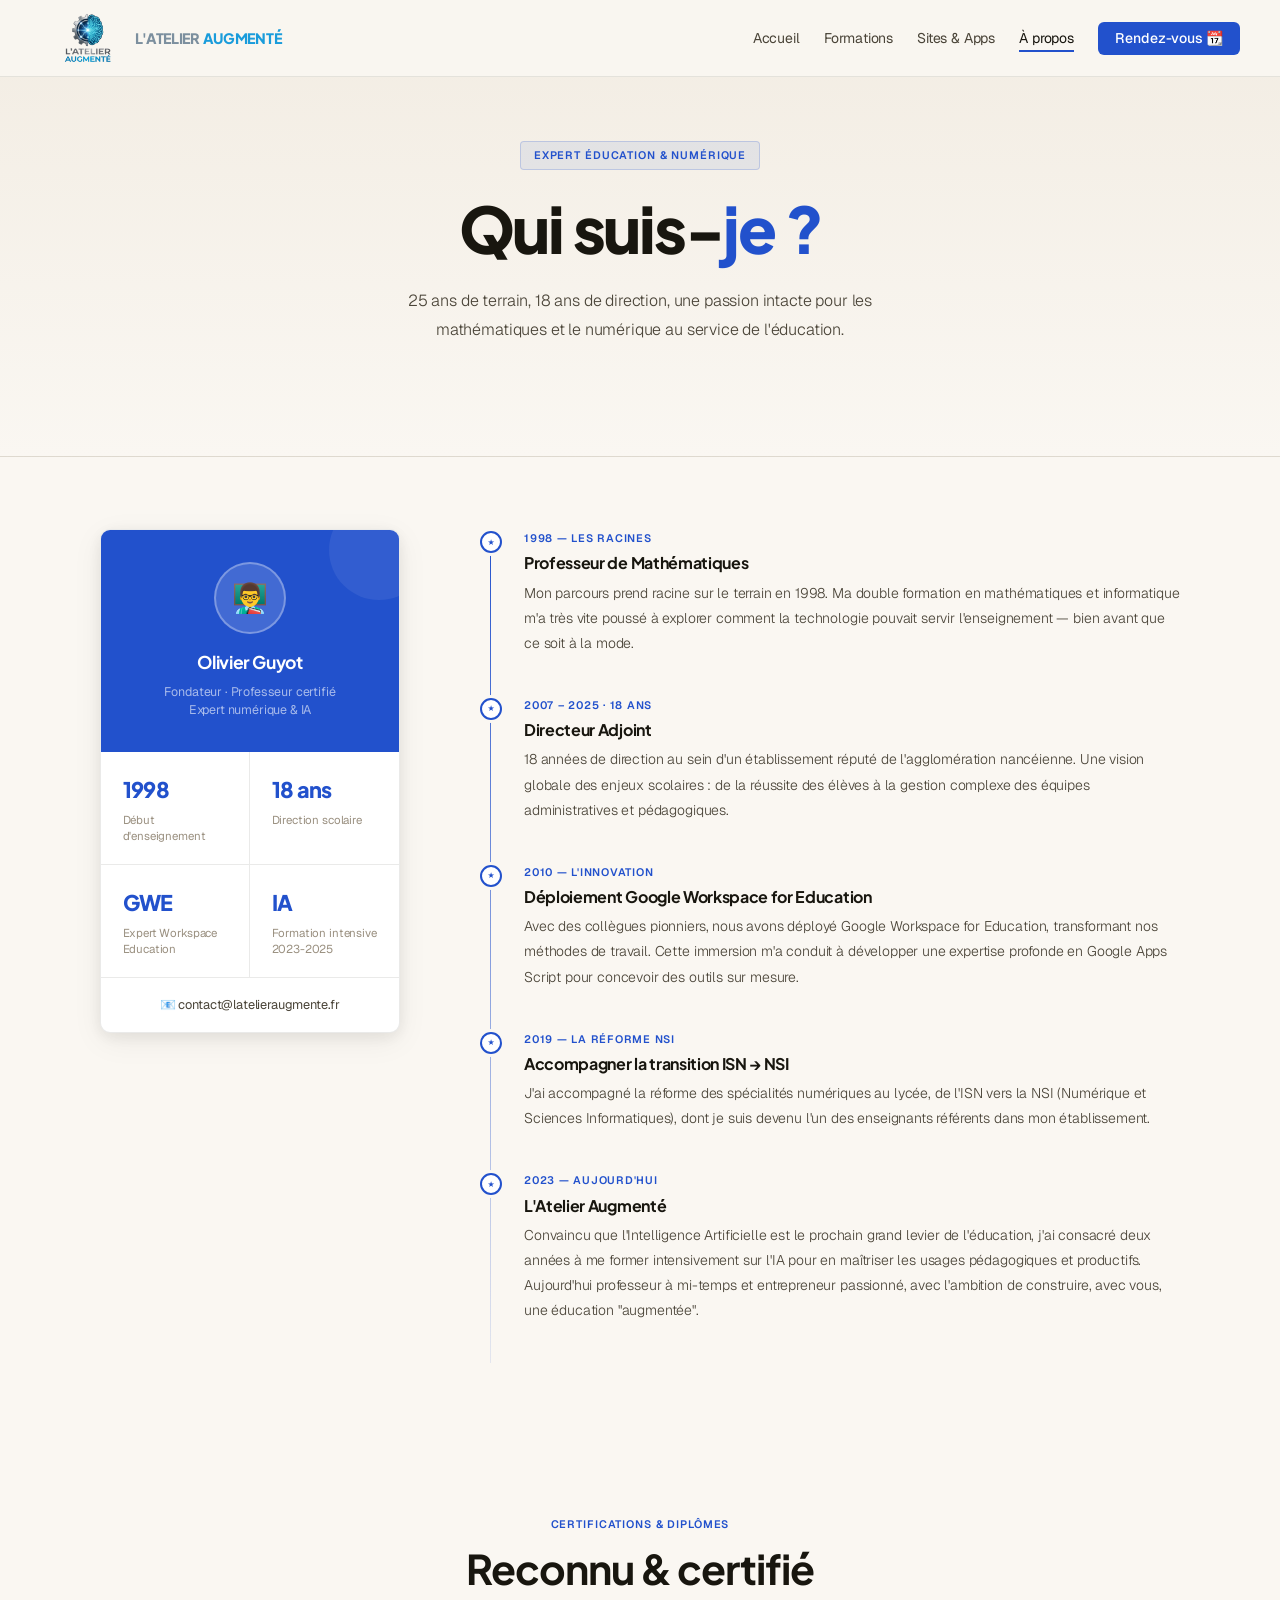
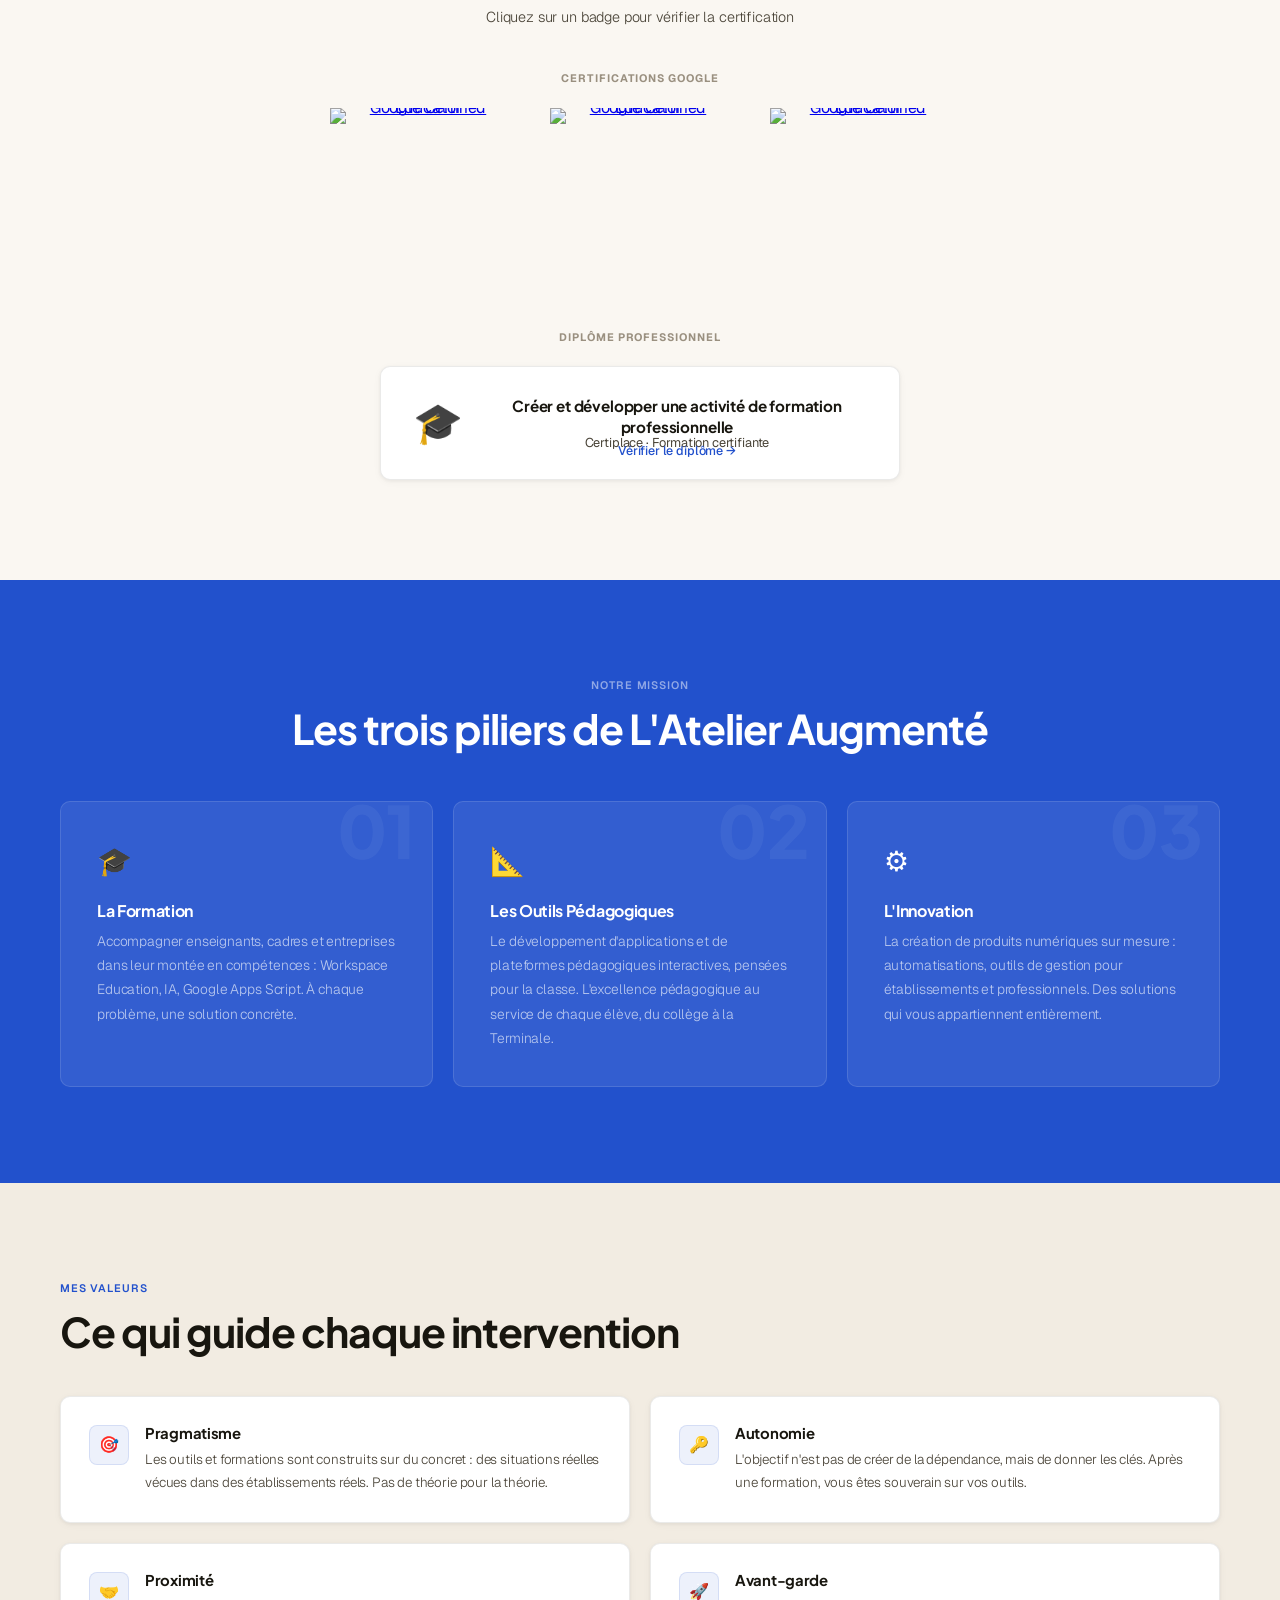
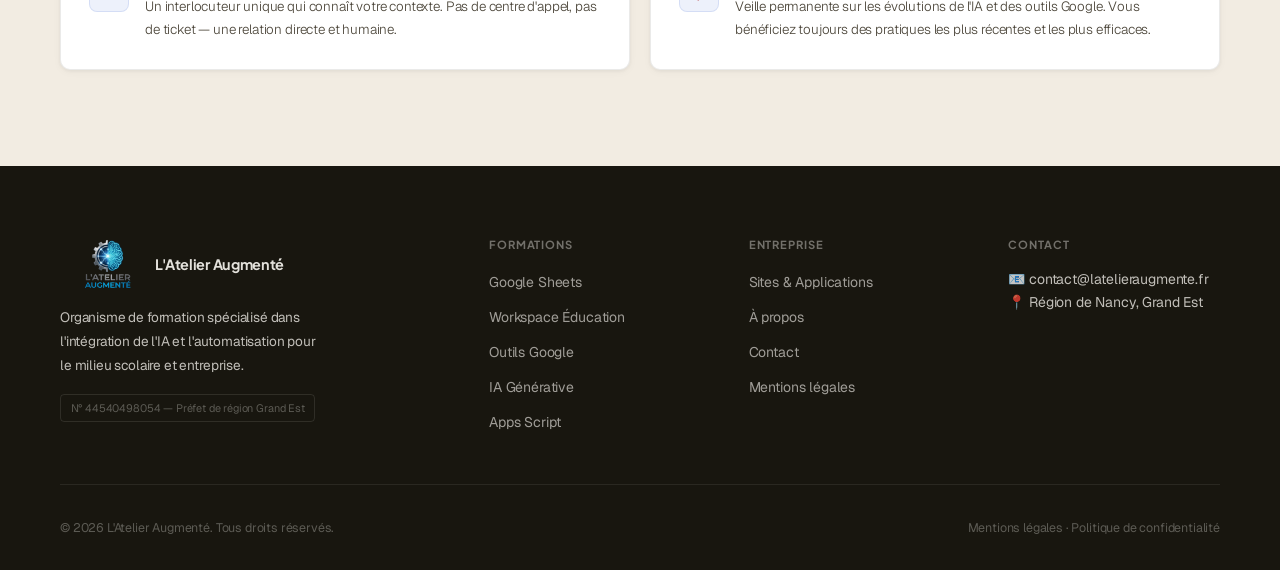
==== commit 53425383: "Retrait du soutien scolaire, remplacé par le développement d'outils pédagogiques + suppression de la" ====
--- a/apropos.html
+++ b/apropos.html
@@ -183,7 +183,7 @@
     <h2 class="section-title reveal d1" style="color:#fff;text-align:center;margin-bottom:3rem">Les trois piliers de L'Atelier Augmenté</h2>
     <div class="pgrid">
       <div class="pcrd2 reveal"><span class="pcrd2-n">01</span><span class="ico">🎓</span><h3>La Formation</h3><p>Accompagner enseignants, cadres et entreprises dans leur montée en compétences : Workspace Education, IA, Google Apps Script. À chaque problème, une solution concrète.</p></div>
-      <div class="pcrd2 reveal d1"><span class="pcrd2-n">02</span><span class="ico">📐</span><h3>L'Accompagnement</h3><p>Des cours particuliers de Mathématiques et de NSI avec une méthodologie éprouvée. L'excellence pédagogique au service de chaque élève, du collège à la Terminale.</p></div>
+      <div class="pcrd2 reveal d1"><span class="pcrd2-n">02</span><span class="ico">📐</span><h3>Les Outils Pédagogiques</h3><p>Le développement d'applications et de plateformes pédagogiques interactives, pensées pour la classe. L'excellence pédagogique au service de chaque élève, du collège à la Terminale.</p></div>
       <div class="pcrd2 reveal d2"><span class="pcrd2-n">03</span><span class="ico">⚙️</span><h3>L'Innovation</h3><p>La création de produits numériques sur mesure : automatisations, outils de gestion pour établissements et professionnels. Des solutions qui vous appartiennent entièrement.</p></div>
     </div>
   </div>
--- a/shared.css
+++ b/shared.css
@@ -103,43 +103,88 @@
 .nav-burger span { display: block; width: 22px; height: 1.5px; background: var(--ink); transition: all 0.3s; }
 
 @media (max-width: 860px) {
-  nav { padding: 0.9rem 1.5rem; }
-
-  /* Menu overlay plein écran */
+  nav {
+    padding: 0.85rem 1.25rem;
+    position: fixed; top: 0; left: 0; right: 0;
+    z-index: 10000;
+  }
+
+  /* Menu panneau latéral — position fixed sur TOUTE la fenêtre */
   .nav-links {
     display: none;
-    position: fixed; top: 0; left: 0; right: 0; bottom: 0;
-    background: rgba(250,247,242,0.98);
-    backdrop-filter: blur(24px);
-    -webkit-backdrop-filter: blur(24px);
-    flex-direction: column; align-items: center; justify-content: center;
-    gap: 0.25rem; z-index: 999;
-    overflow-y: auto;
-    padding: 5rem 2rem 3rem;
-  }
-  .nav-links.open { display: flex; }
-  .nav-links li { width: 100%; text-align: center; }
+    position: fixed !important;
+    top: 0 !important;
+    right: 0 !important;
+    bottom: 0 !important;
+    left: auto !important;
+    width: 280px !important;
+    height: 100vh !important;
+    background: #ffffff !important;
+    box-shadow: -4px 0 24px rgba(0,0,0,0.2) !important;
+    flex-direction: column !important;
+    justify-content: center !important;
+    align-items: stretch !important;
+    gap: 0 !important;
+    z-index: 9999 !important;
+    overflow: hidden !important;
+    padding: 2rem 0 !important;
+    margin: 0 !important;
+  }
+  .nav-links.open { display: flex !important; }
+
+  /* Overlay couvre tout l'écran derrière le panneau */
+  .nav-overlay {
+    display: none;
+    position: fixed !important;
+    top: 0 !important; left: 0 !important;
+    right: 0 !important; bottom: 0 !important;
+    width: 100vw !important; height: 100vh !important;
+    background: rgba(0,0,0,0.5) !important;
+    z-index: 9998 !important;
+  }
+  .nav-overlay.open { display: block !important; }
+
+  /* Liens du menu */
+  .nav-links li {
+    width: 100% !important;
+    border-bottom: 1px solid #eeeeee !important;
+    list-style: none !important;
+  }
+  .nav-links li:first-child { border-top: 1px solid #eeeeee !important; }
   .nav-links a {
-    font-size: 1.3rem; font-weight: 600;
-    padding: 0.9rem 1rem; display: block;
-    color: var(--ink); border-bottom: 1px solid var(--border);
-  }
-  .nav-links a:hover { color: var(--blue); }
-  .nav-links li:last-child a { border-bottom: none; }
-
-  /* Bouton CTA dans le menu mobile */
+    display: block !important;
+    padding: 1rem 1.75rem !important;
+    font-size: 1rem !important; font-weight: 500 !important;
+    color: #18160f !important;
+    background: #ffffff !important;
+    text-align: left !important;
+    text-decoration: none !important;
+  }
+  .nav-links a::after { display: none !important; }
+  .nav-links a:active,
+  .nav-links a.active { background: #eef2ff !important; color: #2251cc !important; }
+
+  /* Bouton Rendez-vous */
+  .nav-links li:last-child {
+    border-bottom: none !important;
+    padding: 1.25rem 1.75rem !important;
+  }
   .nav-cta {
-    display: inline-block !important;
-    margin-top: 1.5rem !important;
-    border-bottom: none !important;
-    font-size: 1rem !important;
-  }
-
-  /* Burger au-dessus du menu */
+    display: block !important;
+    text-align: center !important;
+    border-radius: 6px !important;
+    padding: 0.75rem 1rem !important;
+    background: #2251cc !important;
+    color: #fff !important;
+    font-size: 0.9rem !important;
+    font-weight: 600 !important;
+  }
+
+  /* Burger au-dessus de tout */
   .nav-burger {
-    display: flex;
-    z-index: 1001; /* toujours au-dessus du menu overlay */
-    position: relative;
+    display: flex !important;
+    z-index: 10001 !important;
+    position: relative !important;
   }
 }
 
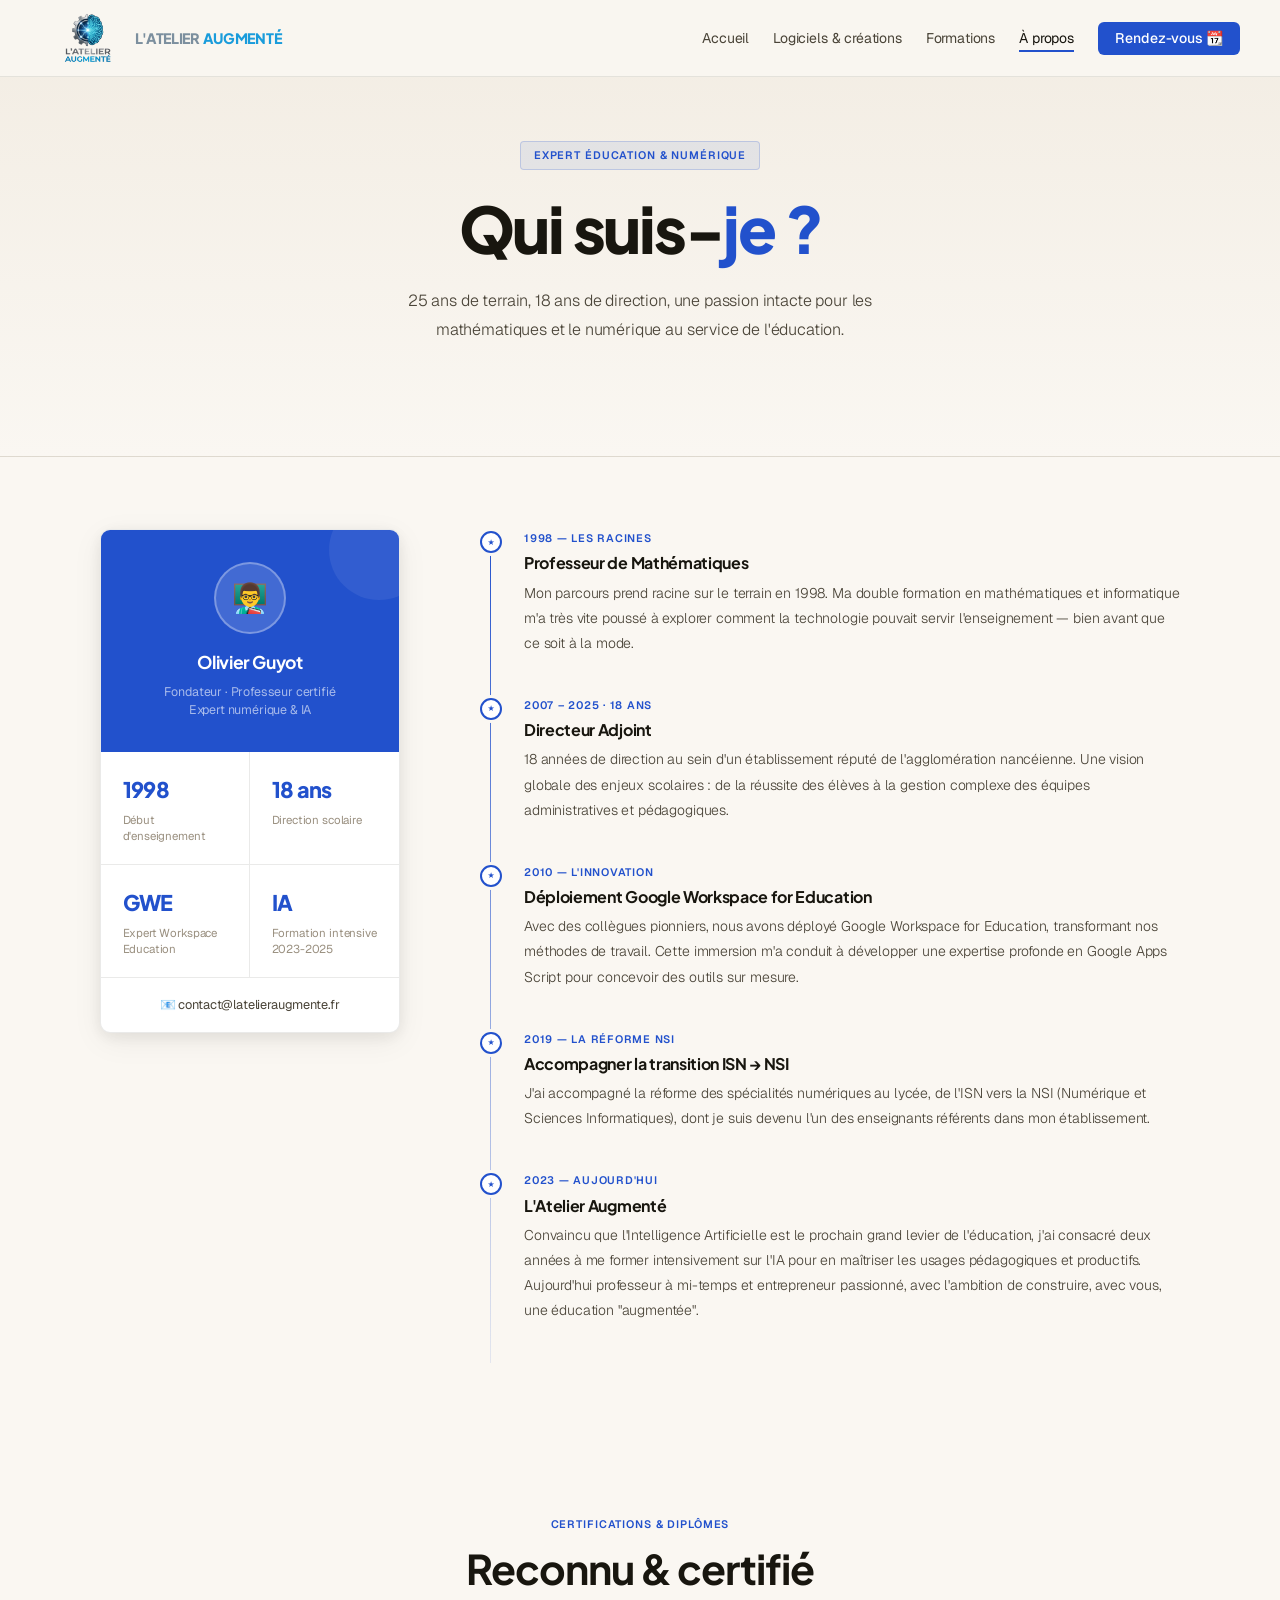
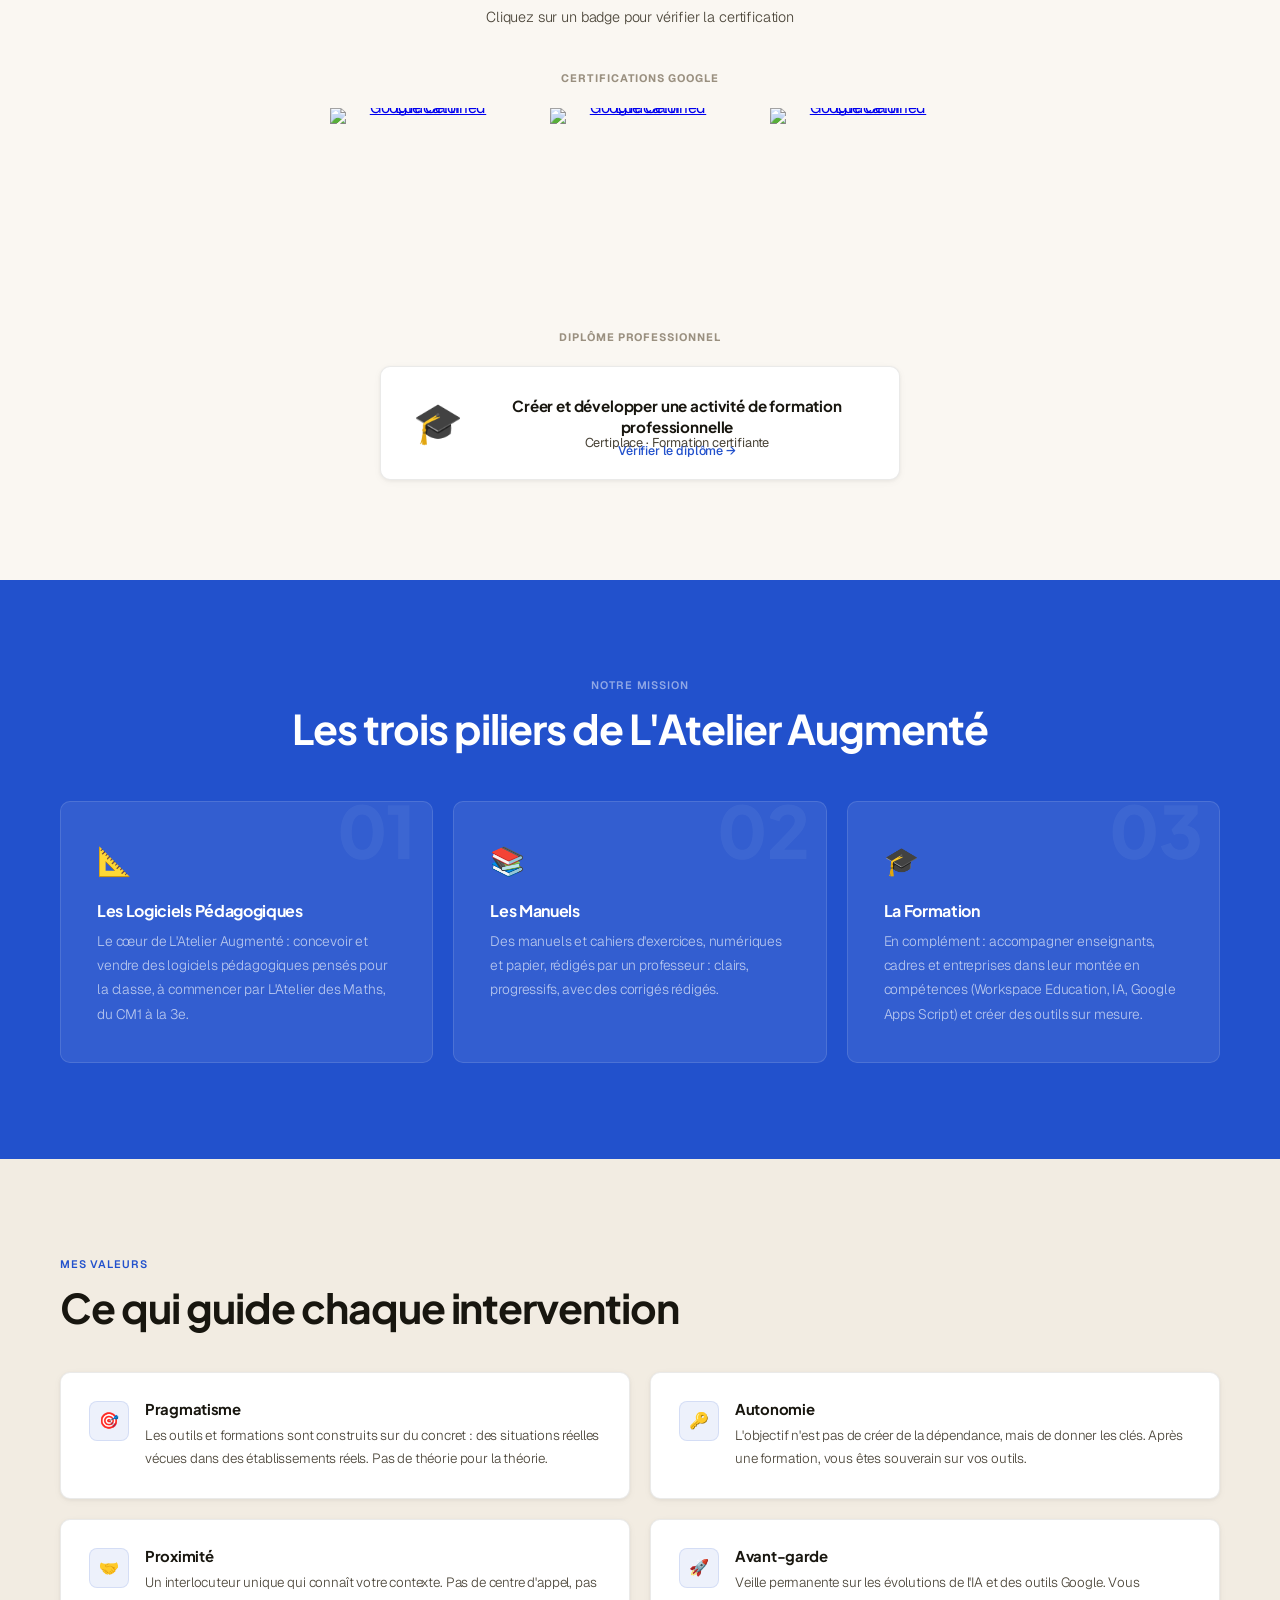
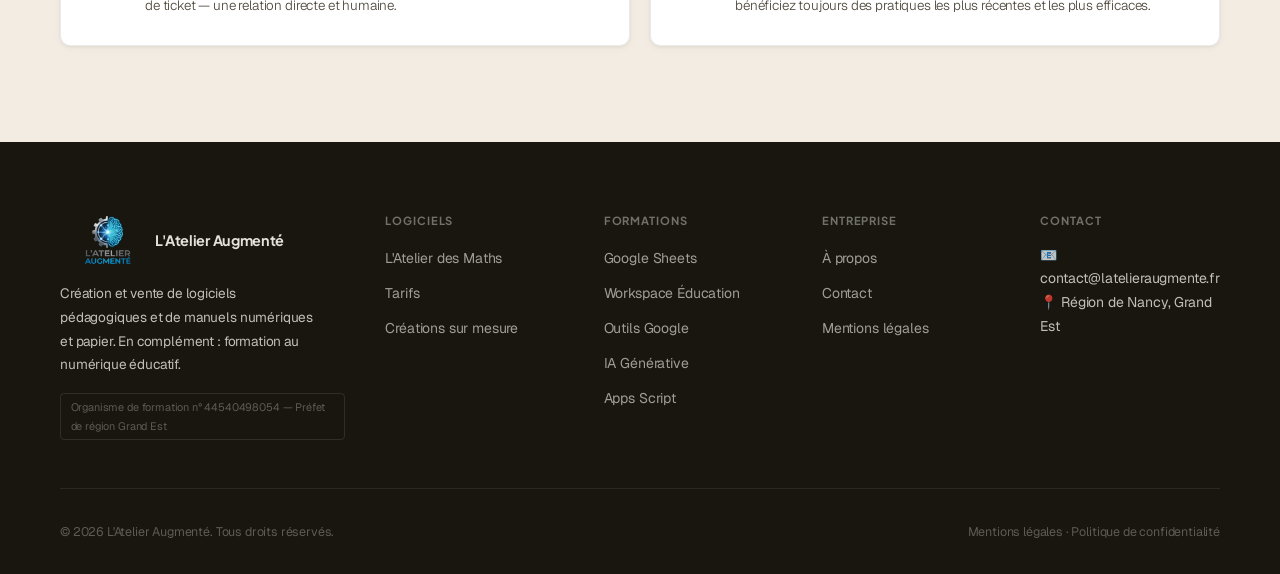
==== commit c6999656: "Site : logiciels et manuels pédagogiques au premier plan, formation en complément Accueil (titre, pr" ====
--- a/apropos.html
+++ b/apropos.html
@@ -3,6 +3,16 @@
 <head>
   <meta charset="UTF-8"><meta name="viewport" content="width=device-width, initial-scale=1.0">
   <title>À propos — L'Atelier Augmenté</title>
+  <meta name="description" content="Olivier Guyot : professeur de mathématiques, 18 ans de direction d'établissement, expert Google Workspace Education, Apps Script et IA.">
+  <link rel="canonical" href="https://www.latelieraugmente.fr/apropos.html">
+  <meta property="og:type" content="website">
+  <meta property="og:site_name" content="L'Atelier Augmenté">
+  <meta property="og:locale" content="fr_FR">
+  <meta property="og:title" content="À propos — L'Atelier Augmenté">
+  <meta property="og:description" content="Olivier Guyot : professeur de mathématiques, 18 ans de direction d'établissement, expert Google Workspace Education, Apps Script et IA.">
+  <meta property="og:url" content="https://www.latelieraugmente.fr/apropos.html">
+  <meta property="og:image" content="https://www.latelieraugmente.fr/og-image.png">
+  <meta name="twitter:card" content="summary_large_image">
   <link rel="preconnect" href="https://fonts.googleapis.com">
   <link rel="preconnect" href="https://fonts.gstatic.com" crossorigin>
   <link href="https://fonts.googleapis.com/css2?family=Plus+Jakarta+Sans:wght@400;500;600;700;800&family=Geist:wght@300;400;500&display=swap" rel="stylesheet">
@@ -182,9 +192,9 @@
     <span class="section-tag reveal" style="color:rgba(255,255,255,0.5);display:block;text-align:center">Notre mission</span>
     <h2 class="section-title reveal d1" style="color:#fff;text-align:center;margin-bottom:3rem">Les trois piliers de L'Atelier Augmenté</h2>
     <div class="pgrid">
-      <div class="pcrd2 reveal"><span class="pcrd2-n">01</span><span class="ico">🎓</span><h3>La Formation</h3><p>Accompagner enseignants, cadres et entreprises dans leur montée en compétences : Workspace Education, IA, Google Apps Script. À chaque problème, une solution concrète.</p></div>
-      <div class="pcrd2 reveal d1"><span class="pcrd2-n">02</span><span class="ico">📐</span><h3>Les Outils Pédagogiques</h3><p>Le développement d'applications et de plateformes pédagogiques interactives, pensées pour la classe. L'excellence pédagogique au service de chaque élève, du collège à la Terminale.</p></div>
-      <div class="pcrd2 reveal d2"><span class="pcrd2-n">03</span><span class="ico">⚙️</span><h3>L'Innovation</h3><p>La création de produits numériques sur mesure : automatisations, outils de gestion pour établissements et professionnels. Des solutions qui vous appartiennent entièrement.</p></div>
+      <div class="pcrd2 reveal"><span class="pcrd2-n">01</span><span class="ico">📐</span><h3>Les Logiciels Pédagogiques</h3><p>Le cœur de L'Atelier Augmenté : concevoir et vendre des logiciels pédagogiques pensés pour la classe, à commencer par L'Atelier des Maths, du CM1 à la 3e.</p></div>
+      <div class="pcrd2 reveal d1"><span class="pcrd2-n">02</span><span class="ico">📚</span><h3>Les Manuels</h3><p>Des manuels et cahiers d'exercices, numériques et papier, rédigés par un professeur : clairs, progressifs, avec des corrigés rédigés.</p></div>
+      <div class="pcrd2 reveal d2"><span class="pcrd2-n">03</span><span class="ico">🎓</span><h3>La Formation</h3><p>En complément : accompagner enseignants, cadres et entreprises dans leur montée en compétences (Workspace Education, IA, Google Apps Script) et créer des outils sur mesure.</p></div>
     </div>
   </div>
 </section>
--- a/shared.css
+++ b/shared.css
@@ -212,8 +212,8 @@
 }
 .footer-inner {
   max-width: 1160px; margin: 0 auto;
-  display: grid; grid-template-columns: 1.8fr 1fr 1fr 1fr;
-  gap: 3rem; padding-bottom: 3rem;
+  display: grid; grid-template-columns: 1.6fr 1fr 1fr 1fr 1fr;
+  gap: 2.5rem; padding-bottom: 3rem;
   border-bottom: 1px solid rgba(250,247,242,0.08);
 }
 .footer-brand .nav-logo { margin-bottom: 1rem; }
@@ -323,3 +323,118 @@
 .mentions-section p, .mentions-section address { font-size: 0.9rem; color: var(--ink-mid); line-height: 1.8; font-style: normal; }
 .mentions-section a { color: var(--blue); }
 @media (max-width: 600px) { .mentions-section { padding: 140px 1.25rem 4rem; } }
+
+/* ===== PROJET PHARE (L'Atelier des Maths) ===== */
+.featured {
+  padding: 6rem 2.5rem; background: var(--bg-alt);
+}
+.featured-inner {
+  max-width: 1160px; margin: 0 auto;
+  display: grid; grid-template-columns: 1fr 1.15fr; gap: 3.5rem; align-items: center;
+}
+.featured-copy .section-sub { max-width: none; margin-bottom: 1.75rem; }
+.featured-badge {
+  display: inline-flex; align-items: center; gap: 0.5rem;
+  background: var(--sage-dim); color: var(--sage);
+  border-radius: 20px; padding: 0.35rem 0.9rem;
+  font-size: 0.78rem; font-weight: 600; margin-bottom: 1.1rem;
+}
+.featured-badge::before { content: ''; width: 6px; height: 6px; border-radius: 50%; background: var(--sage); }
+.featured-list { list-style: none; margin: 0 0 2rem; padding: 0; }
+.featured-list li {
+  display: flex; align-items: flex-start; gap: 0.6rem;
+  font-size: 0.9rem; color: var(--ink-mid); margin-bottom: 0.7rem; line-height: 1.6;
+}
+.featured-list li::before {
+  content: '✓'; color: var(--blue); font-weight: 700; flex: none;
+  width: 20px; height: 20px; border-radius: 50%; background: var(--blue-dim);
+  display: flex; align-items: center; justify-content: center; font-size: 0.7rem;
+}
+/* Cadre façon fenêtre de navigateur, autour d'une vraie capture d'écran de la plateforme */
+.browser-mockup {
+  border-radius: 12px; overflow: hidden;
+  box-shadow: var(--sh-lg); border: 1px solid var(--border);
+  background: var(--bg-card);
+  transition: transform 0.3s ease, box-shadow 0.3s ease;
+}
+.browser-mockup:hover { transform: translateY(-4px); }
+.browser-mockup-bar {
+  display: flex; align-items: center; gap: 8px;
+  padding: 0.7rem 1rem; background: #ece5d8; border-bottom: 1px solid var(--border);
+}
+.browser-mockup-dots { display: flex; gap: 6px; flex: none; }
+.browser-mockup-dots span { width: 10px; height: 10px; border-radius: 50%; display: block; }
+.browser-mockup-dots span:nth-child(1) { background: #e6564c; }
+.browser-mockup-dots span:nth-child(2) { background: #e6b422; }
+.browser-mockup-dots span:nth-child(3) { background: #3d8c6e; }
+.browser-mockup-url {
+  flex: 1; text-align: center; font-size: 0.75rem; color: var(--ink-light);
+  font-family: 'Geist', monospace; letter-spacing: 0;
+}
+.browser-mockup img { display: block; width: 100%; height: auto; }
+@media (max-width: 860px) {
+  .featured-inner { grid-template-columns: 1fr; }
+}
+
+/* Carrousel dans le cadre navigateur (accueil + Créations) */
+.browser-mockup-carousel .carousel-viewport {
+  position: relative; width: 100%; aspect-ratio: 1400 / 900; overflow: hidden; background: #fff;
+}
+.carousel-slide {
+  position: absolute; inset: 0; opacity: 0; transition: opacity 0.6s ease;
+}
+.carousel-slide.active { opacity: 1; }
+.carousel-slide img { display: block; width: 100%; height: 100%; object-fit: cover; object-position: top; }
+.carousel-caption {
+  position: absolute; left: 0; right: 0; bottom: 0;
+  background: linear-gradient(0deg, rgba(24,22,15,0.72), rgba(24,22,15,0));
+  color: #fff; font-size: 0.8rem; font-weight: 500;
+  padding: 1.4rem 1rem 0.6rem; text-align: center;
+}
+.carousel-dots {
+  display: flex; justify-content: center; gap: 0.45rem;
+  padding: 0.7rem 0; background: var(--bg-card);
+}
+.carousel-dot {
+  width: 7px; height: 7px; border-radius: 50%; border: none;
+  background: var(--border-md); cursor: pointer; padding: 0; transition: background 0.2s, transform 0.2s;
+}
+.carousel-dot.active { background: var(--blue); transform: scale(1.3); }
+
+.featured-roadmap {
+  font-size: 0.82rem; color: var(--ink-light);
+  margin: -0.6rem 0 1.6rem; padding-left: 1px;
+}
+.featured-roadmap strong { color: var(--ink-mid); font-weight: 600; }
+
+/* ===== L'Atelier des Maths en vidéo ===== */
+.videos { padding: 5rem 0 6rem; scroll-margin-top: 80px; }
+.videos .section-sub { max-width: 620px; margin-bottom: 2.25rem; }
+.video-grid { display: grid; grid-template-columns: repeat(2, 1fr); gap: 1.75rem; }
+.video-card { background: var(--bg-card); border: 1px solid var(--border); border-radius: 12px; overflow: hidden; box-shadow: var(--sh-sm); padding-bottom: 1.25rem; }
+.video-card video { display: block; width: 100%; aspect-ratio: 16 / 9; background: #1C2B39; object-fit: cover; margin-bottom: 1rem; }
+.video-card h3 { font-size: 1.05rem; font-weight: 700; color: var(--ink); margin: 0 1.25rem 0.4rem; }
+.video-card p { font-size: 0.88rem; color: var(--ink-mid); line-height: 1.65; margin: 0 1.25rem; }
+@media (max-width: 760px) { .video-grid { grid-template-columns: 1fr; } .videos { padding: 3.5rem 0 4rem; } }
+
+/* Vidéos de L'Atelier des Maths en accordéon dans les vignettes (index, créations) */
+.av-group { font-family: 'Plus Jakarta Sans', sans-serif; font-size: 1.05rem; font-weight: 700; color: var(--ink); margin: 1.75rem 0 .8rem; }
+.av-grid { display: grid; grid-template-columns: repeat(3, 1fr); gap: 1rem; }
+.av-tile { background: var(--bg-card); border: 1px solid var(--border); border-radius: 12px; box-shadow: var(--sh-sm); padding: 1.1rem 1.2rem; cursor: pointer; transition: transform .15s, box-shadow .15s, border-color .15s; outline: none; }
+.av-tile:hover, .av-tile:focus-visible { transform: translateY(-2px); box-shadow: var(--sh-md); border-color: rgba(34,81,204,.3); }
+.av-tile h3 { font-family: 'Plus Jakarta Sans', sans-serif; font-size: 1rem; font-weight: 700; color: var(--ink); margin: 0 0 .35rem; display: flex; align-items: center; gap: .45rem; flex-wrap: wrap; line-height: 1.35; }
+.av-ico { font-size: 1.15rem; }
+.av-new { background: var(--terra); color: #fff; border-radius: 999px; padding: .05rem .55rem; font-size: .66rem; font-weight: 700; letter-spacing: .03em; }
+.av-tile p { font-size: .86rem; color: var(--ink-mid); line-height: 1.6; margin: 0; }
+.av-btn { display: inline-flex; align-items: center; gap: .4rem; margin-top: .8rem; border: 1.5px solid rgba(34,81,204,.28); background: var(--blue-dim); color: var(--blue); border-radius: 999px; padding: .22rem .8rem .22rem .6rem; font-size: .8rem; font-weight: 600; }
+.av-btn small { color: var(--ink-light); font-weight: 500; }
+.av-play { font-size: .7rem; }
+.av-tile.open { grid-column: 1 / -1; display: grid; grid-template-columns: minmax(0, 1fr) minmax(0, 1.7fr); gap: 1.5rem; align-items: start; cursor: default; transform: none; border-color: rgba(34,81,204,.4); box-shadow: var(--sh-md); }
+.av-tile.open h3 { font-size: 1.15rem; }
+.av-tile.open .av-btn { background: var(--blue); color: #fff; border-color: var(--blue); cursor: pointer; }
+.av-tile.open .av-btn small { color: rgba(255,255,255,.8); }
+.av-panel video { display: block; width: 100%; aspect-ratio: 16 / 9; background: #1C2B39; border-radius: 10px; }
+.av-go { display: inline-block; margin: .8rem 0 0 .4rem; font-size: .8rem; font-weight: 600; color: var(--blue); text-decoration: none; }
+.av-go:hover { text-decoration: underline; }
+@media (max-width: 900px) { .av-grid { grid-template-columns: repeat(2, 1fr); } .av-tile.open { grid-template-columns: 1fr; } }
+@media (max-width: 600px) { .av-grid { grid-template-columns: 1fr; } }
